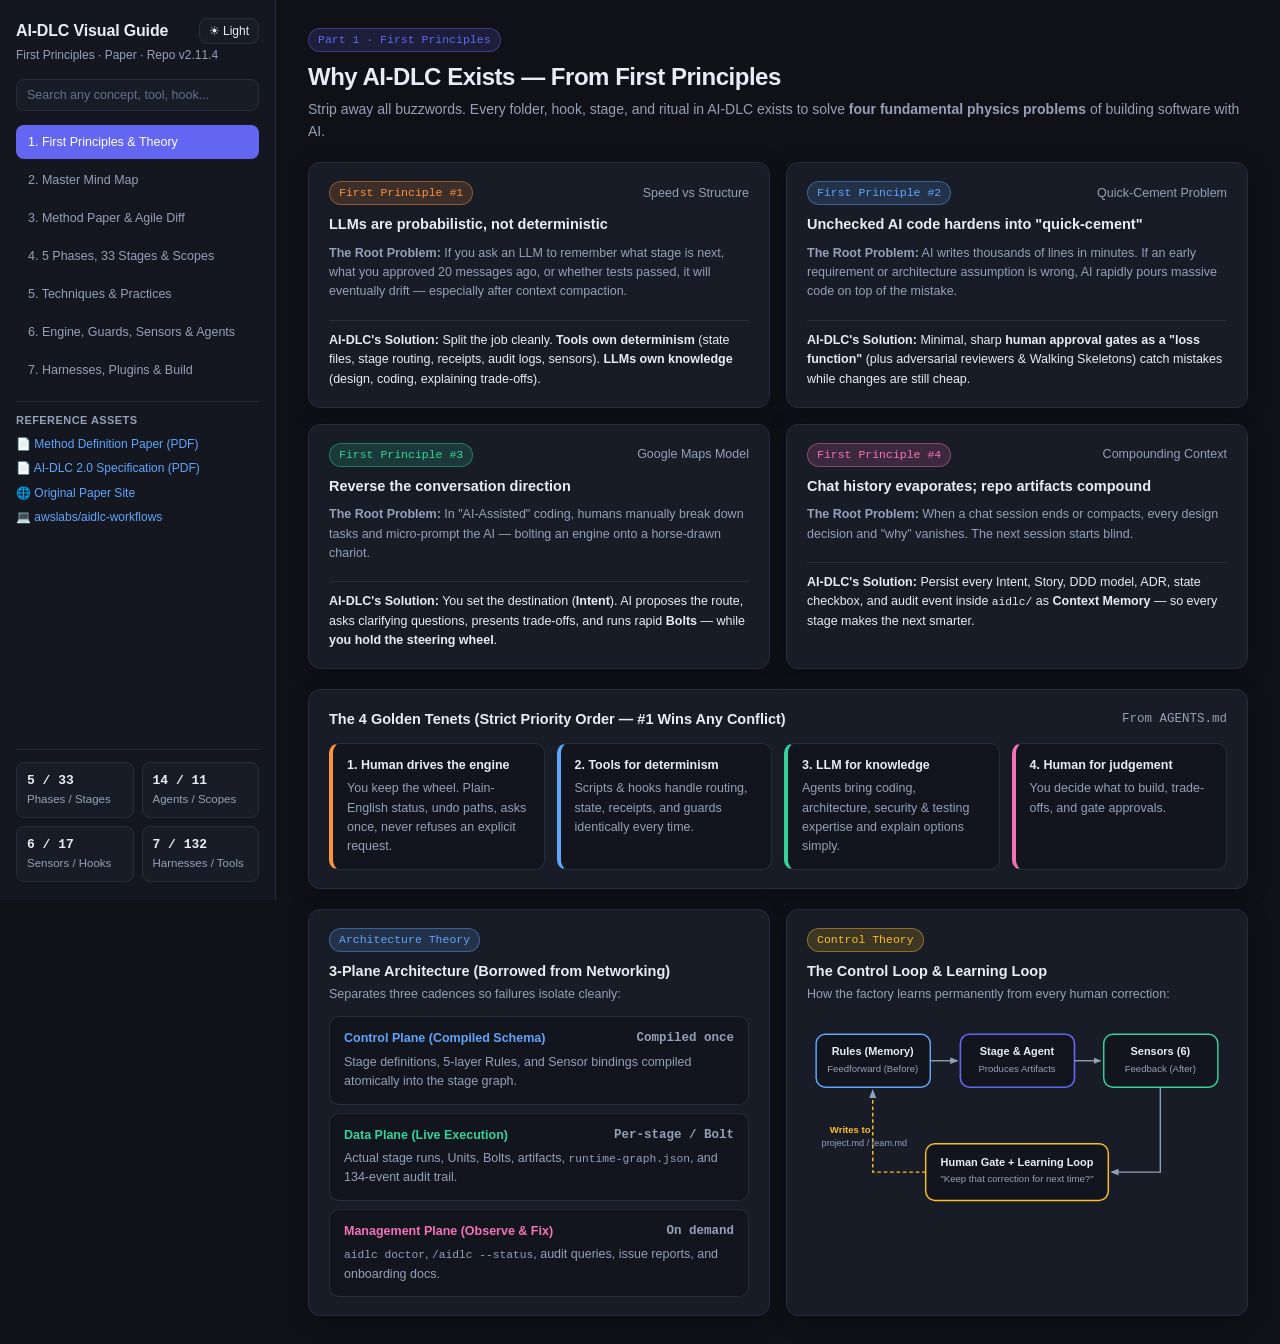
==== aidlc/index.html @ 2f9e493d "Add AI-DLC visual guide, Method Definition Paper, and reference artifacts" ====
<!DOCTYPE html>
<html lang="en" data-theme="dark">
<head>
  <meta charset="UTF-8" />
  <meta name="viewport" content="width=device-width, initial-scale=1.0" />
  <title>AI-DLC — Complete Visual Understander &amp; First-Principles Guide</title>
  <link rel="stylesheet" href="assets/styles.css" />
</head>
<body>
  <div class="layout">
    <!-- SIDEBAR -->
    <aside class="sidebar">
      <div>
        <div class="brand-row">
          <span class="brand-title">AI-DLC Visual Guide</span>
          <button id="theme-toggle" class="theme-btn" onclick="toggleTheme()">☀ Light</button>
        </div>
        <div class="brand-sub">First Principles · Paper · Repo v2.11.4</div>
      </div>

      <div class="search-wrap">
        <input id="global-search" class="search-input" type="text" placeholder="Search any concept, tool, hook..." oninput="handleSearch(this.value)" />
        <button id="clear-search" class="clear-btn hidden" onclick="clearSearch()">✕</button>
      </div>

      <div id="search-results" class="search-results hidden"></div>

      <nav id="side-nav" class="nav">
        <button data-sec="first-principles" onclick="showSection('first-principles')" class="nav-btn active">1. First Principles &amp; Theory</button>
        <button data-sec="mindmap" onclick="showSection('mindmap')" class="nav-btn">2. Master Mind Map</button>
        <button data-sec="paper" onclick="showSection('paper')" class="nav-btn">3. Method Paper &amp; Agile Diff</button>
        <button data-sec="lifecycle" onclick="showSection('lifecycle')" class="nav-btn">4. 5 Phases, 33 Stages &amp; Scopes</button>
        <button data-sec="practices" onclick="showSection('practices')" class="nav-btn">5. Techniques &amp; Practices</button>
        <button data-sec="machinery" onclick="showSection('machinery')" class="nav-btn">6. Engine, Guards, Sensors &amp; Agents</button>
        <button data-sec="harnesses" onclick="showSection('harnesses')" class="nav-btn">7. Harnesses, Plugins &amp; Build</button>
      </nav>

      <div class="assets-links">
        <div class="muted" style="font-weight:600;text-transform:uppercase;font-size:11px;letter-spacing:0.04em;">Reference Assets</div>
        <a href="assets/AI-DLC-Method-Definition-Paper.pdf" target="_blank">📄 Method Definition Paper (PDF)</a>
        <a href="assets/AI-DLC-Workflows-2.0-Specification.pdf" target="_blank">📄 AI-DLC 2.0 Specification (PDF)</a>
        <a href="https://prod.d13rzhkk8cj2z0.amplifyapp.com/" target="_blank" rel="noopener">🌐 Original Paper Site</a>
        <a href="https://github.com/awslabs/aidlc-workflows" target="_blank" rel="noopener">💻 awslabs/aidlc-workflows</a>
      </div>

      <div class="stats-grid">
        <div class="stat-box"><div class="stat-val">5 / 33</div><div class="stat-lbl">Phases / Stages</div></div>
        <div class="stat-box"><div class="stat-val">14 / 11</div><div class="stat-lbl">Agents / Scopes</div></div>
        <div class="stat-box"><div class="stat-val">6 / 17</div><div class="stat-lbl">Sensors / Hooks</div></div>
        <div class="stat-box"><div class="stat-val">7 / 132</div><div class="stat-lbl">Harnesses / Tools</div></div>
      </div>
    </aside>

    <!-- MAIN CONTENT -->
    <main class="main">

      <!-- SECTION 1: FIRST PRINCIPLES -->
      <section id="sec-first-principles" class="section">
        <header class="sec-header">
          <span class="pill pill-primary">Part 1 · First Principles</span>
          <h1>Why AI-DLC Exists — From First Principles</h1>
          <p>Strip away all buzzwords. Every folder, hook, stage, and ritual in AI-DLC exists to solve <strong>four fundamental physics problems</strong> of building software with AI.</p>
        </header>

        <div class="grid-2">
          <div class="card xs stack-sm">
            <div style="display:flex;justify-content:space-between;align-items:center;">
              <span class="pill pill-c6">First Principle #1</span>
              <span class="muted">Speed vs Structure</span>
            </div>
            <h2 class="card-title">LLMs are probabilistic, not deterministic</h2>
            <div class="muted"><strong>The Root Problem:</strong> If you ask an LLM to remember what stage is next, what you approved 20 messages ago, or whether tests passed, it will eventually drift — especially after context compaction.</div>
            <div class="divider-top"><strong>AI-DLC's Solution:</strong> Split the job cleanly. <strong>Tools own determinism</strong> (state files, stage routing, receipts, audit logs, sensors). <strong>LLMs own knowledge</strong> (design, coding, explaining trade-offs).</div>
          </div>

          <div class="card xs stack-sm">
            <div style="display:flex;justify-content:space-between;align-items:center;">
              <span class="pill pill-c1">First Principle #2</span>
              <span class="muted">Quick-Cement Problem</span>
            </div>
            <h2 class="card-title">Unchecked AI code hardens into "quick-cement"</h2>
            <div class="muted"><strong>The Root Problem:</strong> AI writes thousands of lines in minutes. If an early requirement or architecture assumption is wrong, AI rapidly pours massive code on top of the mistake.</div>
            <div class="divider-top"><strong>AI-DLC's Solution:</strong> Minimal, sharp <strong>human approval gates as a "loss function"</strong> (plus adversarial reviewers &amp; Walking Skeletons) catch mistakes while changes are still cheap.</div>
          </div>

          <div class="card xs stack-sm">
            <div style="display:flex;justify-content:space-between;align-items:center;">
              <span class="pill pill-c2">First Principle #3</span>
              <span class="muted">Google Maps Model</span>
            </div>
            <h2 class="card-title">Reverse the conversation direction</h2>
            <div class="muted"><strong>The Root Problem:</strong> In "AI-Assisted" coding, humans manually break down tasks and micro-prompt the AI — bolting an engine onto a horse-drawn chariot.</div>
            <div class="divider-top"><strong>AI-DLC's Solution:</strong> You set the destination (<strong>Intent</strong>). AI proposes the route, asks clarifying questions, presents trade-offs, and runs rapid <strong>Bolts</strong> — while <strong>you hold the steering wheel</strong>.</div>
          </div>

          <div class="card xs stack-sm">
            <div style="display:flex;justify-content:space-between;align-items:center;">
              <span class="pill pill-c3">First Principle #4</span>
              <span class="muted">Compounding Context</span>
            </div>
            <h2 class="card-title">Chat history evaporates; repo artifacts compound</h2>
            <div class="muted"><strong>The Root Problem:</strong> When a chat session ends or compacts, every design decision and "why" vanishes. The next session starts blind.</div>
            <div class="divider-top"><strong>AI-DLC's Solution:</strong> Persist every Intent, Story, DDD model, ADR, state checkbox, and audit event inside <code>aidlc/</code> as <strong>Context Memory</strong> — so every stage makes the next smarter.</div>
          </div>
        </div>

        <div class="card stack-md">
          <div style="display:flex;justify-content:space-between;align-items:center;flex-wrap:wrap;gap:8px;">
            <h2 class="card-title">The 4 Golden Tenets (Strict Priority Order — #1 Wins Any Conflict)</h2>
            <span class="xs mono muted">From AGENTS.md</span>
          </div>
          <div class="grid-4 xs">
            <div class="sub-box" style="border-left:4px solid var(--chart-6);">
              <div style="font-weight:600;margin-bottom:4px;">1. Human drives the engine</div>
              <div class="muted">You keep the wheel. Plain-English status, undo paths, asks once, never refuses an explicit request.</div>
            </div>
            <div class="sub-box" style="border-left:4px solid var(--chart-1);">
              <div style="font-weight:600;margin-bottom:4px;">2. Tools for determinism</div>
              <div class="muted">Scripts &amp; hooks handle routing, state, receipts, and guards identically every time.</div>
            </div>
            <div class="sub-box" style="border-left:4px solid var(--chart-2);">
              <div style="font-weight:600;margin-bottom:4px;">3. LLM for knowledge</div>
              <div class="muted">Agents bring coding, architecture, security &amp; testing expertise and explain options simply.</div>
            </div>
            <div class="sub-box" style="border-left:4px solid var(--chart-3);">
              <div style="font-weight:600;margin-bottom:4px;">4. Human for judgement</div>
              <div class="muted">You decide what to build, trade-offs, and gate approvals.</div>
            </div>
          </div>
        </div>

        <div class="grid-2">
          <div class="card stack-md">
            <div>
              <span class="pill pill-c1">Architecture Theory</span>
              <h2 class="card-title" style="margin-top:8px;">3-Plane Architecture (Borrowed from Networking)</h2>
              <div class="xs muted" style="margin-top:3px;">Separates three cadences so failures isolate cleanly:</div>
            </div>
            <div class="stack-sm xs">
              <div class="sub-box">
                <div style="display:flex;justify-content:space-between;font-weight:600;"><span style="color:var(--chart-1)">Control Plane (Compiled Schema)</span><span class="mono muted">Compiled once</span></div>
                <div class="muted" style="margin-top:4px;">Stage definitions, 5-layer Rules, and Sensor bindings compiled atomically into the stage graph.</div>
              </div>
              <div class="sub-box">
                <div style="display:flex;justify-content:space-between;font-weight:600;"><span style="color:var(--chart-2)">Data Plane (Live Execution)</span><span class="mono muted">Per-stage / Bolt</span></div>
                <div class="muted" style="margin-top:4px;">Actual stage runs, Units, Bolts, artifacts, <code>runtime-graph.json</code>, and 134-event audit trail.</div>
              </div>
              <div class="sub-box">
                <div style="display:flex;justify-content:space-between;font-weight:600;"><span style="color:var(--chart-3)">Management Plane (Observe &amp; Fix)</span><span class="mono muted">On demand</span></div>
                <div class="muted" style="margin-top:4px;"><code>aidlc doctor</code>, <code>/aidlc --status</code>, audit queries, issue reports, and onboarding docs.</div>
              </div>
            </div>
          </div>

          <div class="card stack-md">
            <div>
              <span class="pill pill-c4">Control Theory</span>
              <h2 class="card-title" style="margin-top:8px;">The Control Loop &amp; Learning Loop</h2>
              <div class="xs muted" style="margin-top:3px;">How the factory learns permanently from every human correction:</div>
            </div>
            <svg viewBox="0 0 460 225" style="width:100%;height:auto;display:block;" role="img" aria-label="Control Loop and Learning Loop">
              <defs>
                <marker id="arr" viewBox="0 0 10 10" refX="8" refY="5" markerWidth="6" markerHeight="6" orient="auto-start-reverse">
                  <path d="M 0 1 L 10 5 L 0 9 z" fill="var(--muted-foreground)" />
                </marker>
              </defs>
              <rect x="10" y="20" width="125" height="58" rx="10" fill="var(--content)" stroke="var(--chart-1)" stroke-width="1.6"/>
              <text x="72" y="43" text-anchor="middle" fill="var(--foreground)" font-size="12" font-weight="600">Rules (Memory)</text>
              <text x="72" y="61" text-anchor="middle" fill="var(--muted-foreground)" font-size="10.5">Feedforward (Before)</text>

              <rect x="168" y="20" width="125" height="58" rx="10" fill="var(--content)" stroke="var(--primary)" stroke-width="1.8"/>
              <text x="230" y="43" text-anchor="middle" fill="var(--foreground)" font-size="12" font-weight="600">Stage &amp; Agent</text>
              <text x="230" y="61" text-anchor="middle" fill="var(--muted-foreground)" font-size="10.5">Produces Artifacts</text>

              <rect x="325" y="20" width="125" height="58" rx="10" fill="var(--content)" stroke="var(--chart-2)" stroke-width="1.6"/>
              <text x="387" y="43" text-anchor="middle" fill="var(--foreground)" font-size="12" font-weight="600">Sensors (6)</text>
              <text x="387" y="61" text-anchor="middle" fill="var(--muted-foreground)" font-size="10.5">Feedback (After)</text>

              <rect x="130" y="140" width="200" height="62" rx="10" fill="var(--content)" stroke="var(--chart-4)" stroke-width="1.6"/>
              <text x="230" y="164" text-anchor="middle" fill="var(--foreground)" font-size="12" font-weight="600">Human Gate + Learning Loop</text>
              <text x="230" y="182" text-anchor="middle" fill="var(--muted-foreground)" font-size="10.5">"Keep that correction for next time?"</text>

              <line x1="135" y1="49" x2="164" y2="49" stroke="var(--muted-foreground)" stroke-width="1.5" marker-end="url(#arr)"/>
              <line x1="293" y1="49" x2="321" y2="49" stroke="var(--muted-foreground)" stroke-width="1.5" marker-end="url(#arr)"/>
              <path d="M 387 78 L 387 171 L 334 171" fill="none" stroke="var(--muted-foreground)" stroke-width="1.5" marker-end="url(#arr)"/>
              <path d="M 130 171 L 72 171 L 72 82" fill="none" stroke="var(--chart-4)" stroke-width="1.6" stroke-dasharray="4 3" marker-end="url(#arr)"/>
              <text x="25" y="128" fill="var(--chart-4)" font-size="10.5" font-weight="600">Writes to</text>
              <text x="16" y="142" fill="var(--muted-foreground)" font-size="10">project.md / team.md</text>
            </svg>
          </div>
        </div>
      </section>

      <!-- SECTION 2: MIND MAP -->
      <section id="sec-mindmap" class="section hidden">
        <header class="sec-header">
          <span class="pill pill-c1">Part 2 · Visual Mind Map</span>
          <h1>Master Mind Map — Theory to Repository</h1>
          <p>Click any node to inspect its role, plain-English analogy, and key files.</p>
        </header>

        <div class="grid-12">
          <div class="col-8 card card-flush">
            <div class="card-header xs">
              <span class="muted">Interactive SVG Map</span>
              <button class="btn-sm" onclick="selectNode('root')">Reset</button>
            </div>
            <div class="svg-wrap">
              <svg id="mindmap-svg" viewBox="0 0 940 580" style="width:100%;height:auto;min-width:680px;display:block;user-select:none;">
                <g id="mm-links"></g>
                <g id="mm-nodes"></g>
              </svg>
            </div>
          </div>

          <aside class="col-4 card stack-md">
            <div>
              <span id="insp-badge" class="pill pill-primary">Overview</span>
              <h2 id="insp-title" class="card-title" style="margin-top:8px;font-size:16px;">AI-DLC</h2>
            </div>
            <div id="insp-summary" class="xs"></div>
            <div class="sub-box xs stack-sm" style="gap:4px;">
              <div class="muted" style="font-weight:600;text-transform:uppercase;font-size:11px;">Simple Analogy</div>
              <div id="insp-analogy"></div>
            </div>
            <div class="stack-sm xs">
              <div class="muted" style="font-weight:600;text-transform:uppercase;font-size:11px;">What Lives Here</div>
              <ul id="insp-items" style="margin:0;padding:0;list-style:none;display:flex;flex-direction:column;gap:6px;"></ul>
            </div>
          </aside>
        </div>
      </section>

      <!-- SECTION 3: METHOD PAPER -->
      <section id="sec-paper" class="section hidden">
        <header class="sec-header">
          <span class="pill pill-c6">Part 3 · Method Paper</span>
          <h1>The AI-DLC Method Definition Paper (Raja SP, AWS)</h1>
          <p>The 8-page foundational paper behind this repo: 10 principles, new vocabulary, Mob rituals, and the 9-step context-building flow.</p>
        </header>

        <div class="card card-flush">
          <div class="card-header">
            <h2 class="card-title">Vocabulary Translator: Agile / Scrum → AI-DLC</h2>
            <span class="xs muted">Associative learning — pick it up in 1 day</span>
          </div>
          <div class="table-wrap">
            <table>
              <thead>
                <tr><th>Traditional Agile / Scrum</th><th>AI-DLC Concept</th><th>Plain-English Meaning</th></tr>
              </thead>
              <tbody>
                <tr><td class="muted">Initiative / Business Goal</td><td class="mono" style="font-weight:600;color:var(--chart-6)">Intent</td><td>High-level goal (feature, refactor, scale) that starts AI decomposition.</td></tr>
                <tr><td class="muted">Epic / DDD Subdomain</td><td class="mono" style="font-weight:600;color:var(--chart-1)">Unit of Work</td><td>Loosely coupled, independently buildable &amp; deployable slice of value.</td></tr>
                <tr><td class="muted">Sprint (2–6 weeks)</td><td class="mono" style="font-weight:600;color:var(--chart-2)">Bolt (hours or days)</td><td>Rapid build-and-validate cycle executing one or more linked Units at AI speed.</td></tr>
                <tr><td class="muted">Backlog Refinement</td><td class="mono" style="font-weight:600;color:var(--chart-3)">Mob Elaboration</td><td>PO + Devs + QA + AI in one room turning Intent into Stories, NFRs, Risks &amp; Units in hours.</td></tr>
                <tr><td class="muted">Solo Coding + Async PRs</td><td class="mono" style="font-weight:600;color:var(--chart-4)">Mob Construction</td><td>Mob Programming + Mob Testing: AI generates DDD models, ADRs, code &amp; tests; team validates live.</td></tr>
                <tr><td class="muted">Brown-field Docs / Wiki</td><td class="mono" style="font-weight:600;color:var(--chart-5)">Static &amp; Dynamic Models</td><td>AI reverse-engineers existing code into component maps (Static) &amp; use-case flows (Dynamic).</td></tr>
                <tr><td class="muted">Release Package</td><td class="mono" style="font-weight:600;color:var(--primary)">Deployment Unit</td><td>Tested, secured, instrumented, IaC-packaged artifact (containers, Lambda, Terraform/CDK).</td></tr>
                <tr><td class="muted">Standups, Story Points, Velocity</td><td class="mono" style="font-weight:600;">Retired / Replaced</td><td>Replaced by continuous real-time validation &amp; Business Value. User Stories &amp; Risk Register stay.</td></tr>
              </tbody>
            </table>
          </div>
        </div>

        <div class="card stack-md">
          <h2 class="card-title">The Paper's 9-Step Context-Compounding Flow</h2>
          <div class="grid-3 xs">
            <div class="sub-box stack-sm">
              <div style="font-weight:600;color:var(--chart-1)">Phase 1 · Inception (Mob Elaboration)</div>
              <ol class="muted" style="margin:0;padding-left:18px;">
                <li>Build Context From Existing Code</li>
                <li>Elaborate Intent With User Stories, NFRs, Risks, PRFAQ</li>
                <li>Plan Units of Work &amp; Suggested Bolts</li>
              </ol>
            </div>
            <div class="sub-box stack-sm">
              <div style="font-weight:600;color:var(--chart-2)">Phase 2 · Construction (Mob Prog &amp; Test)</div>
              <ol start="4" class="muted" style="margin:0;padding-left:18px;">
                <li>Model Domain (DDD), Code &amp; Unit Test</li>
                <li>Solve NFRs via Logical Design &amp; ADRs</li>
                <li>Resolve Deployment Arch, Security &amp; Load Tests</li>
                <li>Generate IaC &amp; Package Deployment Units</li>
              </ol>
            </div>
            <div class="sub-box stack-sm">
              <div style="font-weight:600;color:var(--chart-3)">Phase 3 · Operations</div>
              <ol start="8" class="muted" style="margin:0;padding-left:18px;">
                <li>Deploy Deployment Units in Production</li>
                <li>Analyze Telemetry, Predict SLAs &amp; Propose Runbook Fixes</li>
              </ol>
            </div>
          </div>
        </div>

        <div class="card stack-md">
          <h2 class="card-title">All 10 Principles from the Method Definition Paper</h2>
          <div id="principles-grid" class="grid-2"></div>
        </div>
      </section>

      <!-- SECTION 4: LIFECYCLE -->
      <section id="sec-lifecycle" class="section hidden">
        <header class="sec-header">
          <span class="pill pill-c2">Part 4 · Lifecycle &amp; Routes</span>
          <h1>5 Phases, 33 Stages &amp; 11 Workflow Scopes</h1>
          <p>How the repo turns the paper's lifecycle into 33 modular stations and 11 ready-made routes (scopes).</p>
        </header>

        <div class="grid-12">
          <div class="col-5 stack-sm" id="phase-list"></div>
          <div class="col-7 card stack-md">
            <div style="display:flex;justify-content:space-between;align-items:flex-start;flex-wrap:wrap;gap:8px;">
              <div>
                <span id="ph-badge" class="pill pill-c1">Phase</span>
                <h2 id="ph-title" class="card-title" style="margin-top:6px;font-size:18px;"></h2>
              </div>
              <span id="ph-paper-tag" class="pill"></span>
            </div>
            <div id="ph-desc" class="xs muted"></div>
            <div id="ph-stages" class="grid-2"></div>
            <div class="divider-top flex-wrap xs">
              <span class="muted" style="font-weight:600;">Agents:</span>
              <div id="ph-agents" class="flex-wrap"></div>
            </div>
          </div>
        </div>

        <div class="card stack-md">
          <div style="display:flex;justify-content:space-between;align-items:center;flex-wrap:wrap;gap:8px;">
            <h2 class="card-title">All 11 Workflow Scopes (Presets) — Pick Your Assembly Line</h2>
            <span class="xs muted">Depth: Minimal · Standard · Comprehensive</span>
          </div>
          <div id="scopes-grid" class="grid-3"></div>
        </div>
      </section>

      <!-- SECTION 5: PRACTICES -->
      <section id="sec-practices" class="section hidden">
        <header class="sec-header">
          <span class="pill pill-c3">Part 5 · Techniques &amp; Practices</span>
          <h1>Every Execution Technique, Collaboration Ritual &amp; Practice</h1>
          <p>The concrete engineering practices that make AI-DLC reliable on real codebases.</p>
        </header>

        <div class="card stack-md">
          <h2 class="card-title">4 Stage Execution Modes (How Agents Collaborate)</h2>
          <div class="grid-4 xs">
            <div class="sub-box stack-sm"><div><span class="pill pill-c1">1. Inline</span></div><div style="font-weight:600;">Direct in Chat</div><div class="muted">Default mode. Conductor wears the lead agent's hat in the main chat for fast real-time Q&amp;A.</div></div>
            <div class="sub-box stack-sm"><div><span class="pill pill-c2">2. Subagent (Hub)</span></div><div style="font-weight:600;">Isolated Focus / Spokes</div><div class="muted">Dispatches a separate agent context (e.g., Code Generation, or Practices Discovery with 3 blind spokes).</div></div>
            <div class="sub-box stack-sm"><div><span class="pill pill-c3">3. Pipeline</span></div><div style="font-weight:600;">Ordered Chain</div><div class="muted">Agents run in strict order, each seeing all upstream output with receipts (e.g., Reverse Engineering).</div></div>
            <div class="sub-box stack-sm"><div><span class="pill pill-c4">4. Mob Mesh</span></div><div style="font-weight:600;">Mutually Blind Rounds</div><div class="muted">Lead drafts, blind collaborators critique/contribute in parallel, lead integrates (e.g., User Stories).</div></div>
          </div>
        </div>

        <div id="practices-grid" class="grid-2"></div>

        <div class="grid-2 xs">
          <div class="card stack-md">
            <h2 class="card-title">5-Layer Additive Rules Chain (<code>memory/</code>)</h2>
            <div class="muted">Strictly additive: broader rules are never silently deleted — each layer adds specificity.</div>
            <div class="flex-wrap mono">
              <span class="pill pill-c1">1. org.md</span><span class="muted">→</span>
              <span class="pill pill-c2">2. team.md</span><span class="muted">→</span>
              <span class="pill pill-c3">3. project.md</span><span class="muted">→</span>
              <span class="pill pill-c4">4. phase</span><span class="muted">→</span>
              <span class="pill pill-c5">5. stage</span>
            </div>
          </div>

          <div class="card stack-md">
            <h2 class="card-title">6-State Progress Checkboxes (<code>aidlc-state.md</code>)</h2>
            <div class="muted">Survives context compaction and multi-session resumes cleanly.</div>
            <div class="grid-3 mono">
              <div class="sub-box" style="padding:8px;"><strong>[ ]</strong> Pending</div>
              <div class="sub-box" style="padding:8px;"><strong>[-]</strong> In Progress</div>
              <div class="sub-box" style="padding:8px;"><strong>[?]</strong> Waiting</div>
              <div class="sub-box" style="padding:8px;"><strong>[R]</strong> In Review</div>
              <div class="sub-box" style="padding:8px;"><strong>[x]</strong> Approved</div>
              <div class="sub-box" style="padding:8px;"><strong>[S]</strong> Skipped</div>
            </div>
          </div>
        </div>
      </section>

      <!-- SECTION 6: MACHINERY -->
      <section id="sec-machinery" class="section hidden">
        <header class="sec-header">
          <span class="pill pill-c4">Part 6 · Engine &amp; Safety</span>
          <h1>Engine, Guards (Fences), Sensors, Agents &amp; Tools</h1>
          <p>Every deterministic tool, hook, sensor, reviewer, and MCP integration under the hood.</p>
        </header>

        <div class="card stack-md">
          <h2 class="card-title">The Conductor ↔ Deterministic Engine Loop</h2>
          <div class="xs muted">The Conductor (<code>SKILL.md</code>) NEVER decides routing. It calls <code>aidlc-orchestrate.ts</code> (6 subcommands: <code>next</code>, <code>continue</code>, <code>report</code>, <code>park</code>, <code>team-board</code>, <code>wait</code>).</div>
          <div class="grid-4 xs">
            <div class="sub-box"><div class="mono" style="font-weight:600;color:var(--chart-1)">1. engine next</div><div class="muted" style="margin-top:4px;">Conductor asks the Engine what happens next.</div></div>
            <div class="sub-box"><div class="mono" style="font-weight:600;color:var(--chart-2)">2. Typed Directive</div><div class="muted" style="margin-top:4px;">Engine emits: <code>run-stage</code>, <code>ask</code>, <code>invoke-swarm</code>, <code>print</code>, or <code>done</code>.</div></div>
            <div class="sub-box"><div class="mono" style="font-weight:600;color:var(--chart-3)">3. Execute Station</div><div class="muted" style="margin-top:4px;">Conductor runs the stage/agent, asks human if needed, fires sensors.</div></div>
            <div class="sub-box"><div class="mono" style="font-weight:600;color:var(--chart-4)">4. engine report</div><div class="muted" style="margin-top:4px;">Reports structured result back to Engine; loop repeats.</div></div>
          </div>
        </div>

        <div class="card stack-md">
          <div style="display:flex;justify-content:space-between;align-items:center;flex-wrap:wrap;gap:8px;">
            <h2 class="card-title">Guard Policy (<code>strict</code> / <code>relaxed</code> / <code>off</code>) &amp; The 5 Fences</h2>
            <span class="xs muted">First 4 are switchable per intent via plain request</span>
          </div>
          <div id="fences-grid" class="grid-5"></div>
        </div>

        <div class="grid-2">
          <div class="card stack-md">
            <h2 class="card-title">All 6 Deterministic Sensors (<code>core/sensors/</code>)</h2>
            <div id="sensors-list" class="stack-sm"></div>
          </div>
          <div class="stack-md">
            <div class="card stack-md">
              <h2 class="card-title">5 Built-in Utility Skills (<code>core/skills/</code>)</h2>
              <div id="skills-list" class="stack-sm"></div>
            </div>
            <div class="card stack-md">
              <h2 class="card-title">5 Optional Shipped MCP Servers (<code>.mcp.json</code>)</h2>
              <div class="flex-wrap mono">
                <span class="pill pill-c1">context7 (docs)</span>
                <span class="pill pill-c2">aws-mcp</span>
                <span class="pill pill-c3">aws-pricing</span>
                <span class="pill pill-c4">aws-iac</span>
                <span class="pill pill-c5">aws-serverless</span>
              </div>
              <div class="xs muted">Optional — if you lack credentials for an MCP server, it simply stays unavailable and never blocks a run.</div>
            </div>
          </div>
        </div>

        <div class="card stack-md">
          <div style="display:flex;justify-content:space-between;align-items:center;flex-wrap:wrap;gap:8px;">
            <h2 class="card-title">All 14 Shipped Agents (<code>core/agents/</code>)</h2>
            <span class="xs muted">11 Domain Experts · 2 Read-Only Reviewers · 1 Adaptive Composer</span>
          </div>
          <div id="agents-grid" class="grid-3"></div>
        </div>

        <div class="grid-2 xs">
          <div class="card stack-md">
            <h2 class="card-title">All 17 Framework Hooks (<code>core/hooks/</code>)</h2>
            <div class="sub-box"><div style="font-weight:600;color:var(--chart-1);margin-bottom:4px;">Safety &amp; Guard Hooks (6)</div><div class="muted mono">plan-approval-guard · state-transition-guard · review-freeze · reviewer-scope · record-human-turn · continue-workflow</div></div>
            <div class="sub-box"><div style="font-weight:600;color:var(--chart-2);margin-bottom:4px;">Workflow Spine &amp; Checks (6)</div><div class="muted mono">write-audit-log · run-sensors · rebuild-stage-graph · deliver-stage-rules · validate-state · sync-workflow-state</div></div>
            <div class="sub-box"><div style="font-weight:600;color:var(--chart-3);margin-bottom:4px;">Lifecycle &amp; Telemetry (5)</div><div class="muted mono">session-start · session-end · log-subagent · statusline · fold-usage (Claude token ledger)</div></div>
          </div>

          <div class="card stack-md">
            <h2 class="card-title">132 Engine Tools (<code>core/tools/</code>) by Category</h2>
            <div class="sub-box"><strong>Orchestration &amp; State:</strong> <span class="muted">orchestrate, directive, state, graph, jump, bolt, checkpoints</span></div>
            <div class="sub-box"><strong>Guards &amp; Reviews:</strong> <span class="muted">guard-fences, guard-switch, review-brief, review-records, attest</span></div>
            <div class="sub-box"><strong>Sensors &amp; Audit:</strong> <span class="muted">6 sensor runners, audit (134 event types), hook-trace, stage-diary</span></div>
            <div class="sub-box"><strong>Plugins &amp; Setup:</strong> <span class="muted">plugin-build/create/validate/test, init, doctor, completions, gitignore</span></div>
          </div>
        </div>
      </section>

      <!-- SECTION 7: HARNESSES -->
      <section id="sec-harnesses" class="section hidden">
        <header class="sec-header">
          <span class="pill pill-c5">Part 7 · Distribution &amp; Testing</span>
          <h1>7 Harnesses, Plugins, Build Pipeline &amp; 4-Tier Tests</h1>
          <p>How one neutral core ships cleanly to every major AI coding tool and platform (macOS, Linux, Windows/WSL).</p>
        </header>

        <div class="card stack-md">
          <h2 class="card-title">Build &amp; Distribution Pipeline</h2>
          <div class="grid-3 xs" style="align-items:center;">
            <div class="stack-sm">
              <div class="sub-box pill-c1"><strong><code>core/</code></strong> — Neutral methodology &amp; engine</div>
              <div class="sub-box pill-c2"><strong><code>harness/&lt;name&gt;/</code></strong> — Thin per-tool manifests</div>
              <div class="sub-box pill-c3"><strong><code>plugins/&lt;name&gt;/</code></strong> — Additive optional plugins</div>
            </div>
            <div class="sub-box" style="text-align:center;border:2px dashed var(--border);padding:16px;">
              <div class="mono" style="font-weight:700;font-size:13.5px;">bun scripts/package.ts</div>
              <div class="muted" style="margin:6px 0;">Replaces <code>{{HARNESS_DIR}}</code>, projects files, and checks byte-for-byte determinism (<code>--check</code>).</div>
              <div class="divider-top mono">+ build-binaries.ts → native aidlc</div>
            </div>
            <div class="stack-sm">
              <div class="sub-box"><strong>Native Channel (Recommended):</strong> Standalone <code>aidlc</code> binary + runtimes. No Bun/Node/Git needed!</div>
              <div class="sub-box"><strong>Copy Channel:</strong> Manual <code>runtime/&lt;harness&gt;/</code> folder copy (requires Bun).</div>
            </div>
          </div>
        </div>

        <div class="card card-flush">
          <div class="card-header"><h2 class="card-title">All 7 Supported AI Harnesses</h2></div>
          <div class="table-wrap">
            <table>
              <thead><tr><th>Harness</th><th>Configure Flag</th><th>Trigger</th><th>How It Integrates</th></tr></thead>
              <tbody>
                <tr><td><strong>Claude Code</strong></td><td class="mono">--harness claude</td><td class="mono">/aidlc</td><td class="muted"><code>.claude/</code> + <code>CLAUDE.md</code> + native hooks + token usage folding</td></tr>
                <tr><td><strong>Kiro IDE / CLI v3</strong></td><td class="mono">--harness kiro</td><td class="mono">/aidlc</td><td class="muted"><code>.kiro/</code> steering docs, hooks, agent picker ("aidlc")</td></tr>
                <tr><td><strong>Kiro CLI (V2)</strong></td><td class="mono">--harness kiro-v2</td><td class="mono">/aidlc</td><td class="muted"><code>.kiro/</code> CLI v2 agent resources &amp; hooks</td></tr>
                <tr><td><strong>OpenAI Codex CLI</strong></td><td class="mono">--harness codex</td><td class="mono">$aidlc</td><td class="muted"><code>.agents/skills/</code> + custom emitter + trusted project hooks</td></tr>
                <tr><td><strong>Cursor (IDE &amp; CLI)</strong></td><td class="mono">--harness cursor</td><td class="mono">/aidlc</td><td class="muted"><code>.cursor/</code> subagents, skills, phase <code>.mdc</code> rules &amp; <code>hooks.json</code></td></tr>
                <tr><td><strong>opencode</strong></td><td class="mono">--harness opencode</td><td class="mono">/aidlc</td><td class="muted">Engine in <code>.aidlc/</code>, shell in <code>.opencode/</code>, <code>opencode.json</code> instructions</td></tr>
                <tr><td><strong>GitHub Copilot</strong></td><td class="mono">--harness copilot</td><td class="mono">/aidlc</td><td class="muted">Engine in <code>.aidlc/</code>, merged <code>.github/</code> agents/hooks + <code>AGENTS.md</code></td></tr>
              </tbody>
            </table>
          </div>
        </div>

        <div class="grid-2 xs">
          <div class="card stack-sm">
            <h2 class="card-title">4 Meanings of "Harness" in This Repo</h2>
            <div class="sub-box"><strong>1. AI Agent Harness (Primary):</strong> The AI coding tool wrapping the LLM (Claude Code, Cursor, Kiro, etc.).</div>
            <div class="sub-box"><strong>2. Harness Engineering:</strong> <code>docs/harness-engineering/</code> — shaping rules, stages &amp; sensors around the AI.</div>
            <div class="sub-box"><strong>3. Source Folder:</strong> <code>harness/&lt;name&gt;/</code> — thin per-tool adapters.</div>
            <div class="sub-box"><strong>4. Test Harness:</strong> <code>tests/harness/</code> — helper library driving the test suite.</div>
          </div>

          <div class="card stack-md">
            <h2 class="card-title">4-Tier Automated Test Suite (~1,300 Files)</h2>
            <div class="grid-2">
              <div class="sub-box"><div class="mono" style="font-weight:700;font-size:14px;color:var(--chart-1)">15 Smoke</div><div class="muted">Fast sanity checks</div></div>
              <div class="sub-box"><div class="mono" style="font-weight:700;font-size:14px;color:var(--chart-2)">920 Unit</div><div class="muted">Tools, hooks, parsers</div></div>
              <div class="sub-box"><div class="mono" style="font-weight:700;font-size:14px;color:var(--chart-3)">270 Integration</div><div class="muted">Packaging &amp; plugins</div></div>
              <div class="sub-box"><div class="mono" style="font-weight:700;font-size:14px;color:var(--chart-4)">91 E2E</div><div class="muted">Real harness runs</div></div>
            </div>
            <div class="muted">Run with <code>bun tests/run-tests.ts --ci</code> or <code>bun run check</code>.</div>
          </div>
        </div>
      </section>

    </main>
  </div>

  <script src="assets/app.js"></script>
</body>
</html>
---- aidlc/assets/styles.css ----
:root {
  --background: #0f1117;
  --sidebar: #141720;
  --card: #181c27;
  --content: #12151e;
  --border: #262c3d;
  --foreground: #e8ecf4;
  --muted-foreground: #94a0b8;
  --placeholder: #64708a;
  --primary: #6366f1;
  --primary-foreground: #ffffff;
  --chart-1: #60a5fa;
  --chart-2: #34d399;
  --chart-3: #f472b6;
  --chart-4: #fbbf24;
  --chart-5: #a78bfa;
  --chart-6: #fb923c;
  --shadow: 0 4px 20px rgba(0, 0, 0, 0.25);
}

:root[data-theme="light"] {
  --background: #f8fafc;
  --sidebar: #f1f5f9;
  --card: #ffffff;
  --content: #f8fafc;
  --border: #e2e8f0;
  --foreground: #0f172a;
  --muted-foreground: #475569;
  --placeholder: #94a3b8;
  --primary: #4f46e5;
  --primary-foreground: #ffffff;
  --chart-1: #2563eb;
  --chart-2: #059669;
  --chart-3: #db2777;
  --chart-4: #d97706;
  --chart-5: #7c3aed;
  --chart-6: #ea580c;
  --shadow: 0 2px 10px rgba(15, 23, 42, 0.06);
}

*, *::before, *::after { box-sizing: border-box; }

body {
  margin: 0;
  padding: 0;
  background: var(--background);
  color: var(--foreground);
  font-family: -apple-system, BlinkMacSystemFont, "Inter", "Segoe UI", Roboto, sans-serif;
  font-size: 14px;
  line-height: 1.55;
  -webkit-font-smoothing: antialiased;
}

code {
  font-family: ui-monospace, SFMono-Regular, Menlo, Monaco, Consolas, monospace;
  font-size: 0.9em;
}

.layout {
  display: flex;
  min-height: 100vh;
}

/* Sidebar */
.sidebar {
  width: 276px;
  flex-shrink: 0;
  background: var(--sidebar);
  border-right: 1px solid var(--border);
  padding: 18px 16px;
  display: flex;
  flex-direction: column;
  gap: 14px;
  position: sticky;
  top: 0;
  height: 100vh;
  overflow-y: auto;
}

.brand-row {
  display: flex;
  align-items: center;
  justify-content: space-between;
  gap: 8px;
}

.brand-title {
  font-size: 16px;
  font-weight: 700;
  letter-spacing: -0.01em;
}

.brand-sub {
  font-size: 12px;
  color: var(--muted-foreground);
  margin-top: 2px;
}

.theme-btn {
  background: var(--card);
  border: 1px solid var(--border);
  color: var(--foreground);
  border-radius: 8px;
  padding: 5px 9px;
  font-size: 12px;
  cursor: pointer;
}
.theme-btn:hover { border-color: var(--primary); }

/* Search */
.search-wrap { position: relative; }
.search-input {
  width: 100%;
  padding: 8px 28px 8px 10px;
  border-radius: 8px;
  border: 1px solid var(--border);
  background: var(--card);
  color: var(--foreground);
  font-size: 12.5px;
  outline: none;
}
.search-input::placeholder { color: var(--placeholder); }
.search-input:focus { border-color: var(--primary); }

.clear-btn {
  position: absolute;
  right: 6px;
  top: 6px;
  background: transparent;
  border: none;
  color: var(--muted-foreground);
  cursor: pointer;
  font-size: 12px;
  padding: 2px 5px;
}
.clear-btn:hover { color: var(--foreground); }

.search-results {
  display: flex;
  flex-direction: column;
  gap: 6px;
  max-height: 240px;
  overflow-y: auto;
}
.search-item {
  width: 100%;
  text-align: left;
  padding: 8px 10px;
  border-radius: 8px;
  background: var(--card);
  border: 1px solid var(--border);
  color: var(--foreground);
  cursor: pointer;
  font-size: 12px;
}
.search-item:hover { border-color: var(--primary); }
.search-item-hint {
  color: var(--muted-foreground);
  white-space: nowrap;
  overflow: hidden;
  text-overflow: ellipsis;
  margin-top: 2px;
}

/* Nav */
.nav {
  display: flex;
  flex-direction: column;
  gap: 4px;
}

.nav-btn {
  text-align: left;
  padding: 9px 11px;
  border-radius: 8px;
  border: 1px solid transparent;
  background: transparent;
  color: var(--muted-foreground);
  font-size: 12.5px;
  font-weight: 500;
  cursor: pointer;
  transition: background-color 0.14s ease, color 0.14s ease;
}
.nav-btn:hover {
  background: var(--card);
  color: var(--foreground);
}
.nav-btn.active {
  background: var(--primary);
  color: var(--primary-foreground);
}

.stats-grid {
  display: grid;
  grid-template-columns: 1fr 1fr;
  gap: 8px;
  padding-top: 12px;
  margin-top: auto;
  border-top: 1px solid var(--border);
}
.stat-box {
  background: var(--card);
  border: 1px solid var(--border);
  border-radius: 8px;
  padding: 8px 10px;
}
.stat-val { font-family: ui-monospace, monospace; font-weight: 700; font-size: 13px; }
.stat-lbl { font-size: 11.5px; color: var(--muted-foreground); }

.assets-links {
  display: flex;
  flex-direction: column;
  gap: 6px;
  padding-top: 10px;
  border-top: 1px solid var(--border);
  font-size: 12px;
}
.assets-links a {
  color: var(--chart-1);
  text-decoration: none;
}
.assets-links a:hover { text-decoration: underline; }

/* Main */
.main {
  flex: 1;
  padding: 28px 32px;
  max-width: 1160px;
  width: 100%;
  margin: 0 auto;
}

.section { display: flex; flex-direction: column; gap: 20px; }
.hidden { display: none !important; }

.sec-header h1 {
  margin: 6px 0 4px;
  font-size: 24px;
  font-weight: 700;
  letter-spacing: -0.02em;
}
.sec-header p {
  margin: 0;
  font-size: 14px;
  color: var(--muted-foreground);
}

/* Cards & Grids */
.card {
  background: var(--card);
  border: 1px solid var(--border);
  border-radius: 12px;
  padding: 18px 20px;
  box-shadow: var(--shadow);
}
.card-flush { padding: 0; overflow: hidden; }
.card-header {
  padding: 12px 18px;
  border-bottom: 1px solid var(--border);
  display: flex;
  align-items: center;
  justify-content: space-between;
  gap: 10px;
  flex-wrap: wrap;
}
.card-title { margin: 0; font-size: 14.5px; font-weight: 600; }
.sub-box {
  background: var(--content);
  border: 1px solid var(--border);
  border-radius: 10px;
  padding: 12px 14px;
}
.muted { color: var(--muted-foreground); }
.xs { font-size: 12.5px; }
.mono { font-family: ui-monospace, SFMono-Regular, Menlo, monospace; }

.grid-2 { display: grid; grid-template-columns: repeat(2, minmax(0, 1fr)); gap: 16px; }
.grid-3 { display: grid; grid-template-columns: repeat(3, minmax(0, 1fr)); gap: 14px; }
.grid-4 { display: grid; grid-template-columns: repeat(4, minmax(0, 1fr)); gap: 12px; }
.grid-5 { display: grid; grid-template-columns: repeat(5, minmax(0, 1fr)); gap: 10px; }
.grid-12 { display: grid; grid-template-columns: repeat(12, minmax(0, 1fr)); gap: 16px; align-items: start; }
.col-8 { grid-column: span 8; }
.col-7 { grid-column: span 7; }
.col-5 { grid-column: span 5; }
.col-4 { grid-column: span 4; }

/* Pills */
.pill {
  display: inline-block;
  font-family: ui-monospace, monospace;
  font-size: 11.5px;
  padding: 2px 9px;
  border-radius: 999px;
  border: 1px solid var(--border);
}
.pill-primary { background: color-mix(in srgb, var(--primary) 16%, transparent); color: var(--primary); border-color: color-mix(in srgb, var(--primary) 42%, transparent); }
.pill-c1 { background: color-mix(in srgb, var(--chart-1) 16%, transparent); color: var(--chart-1); border-color: color-mix(in srgb, var(--chart-1) 42%, transparent); }
.pill-c2 { background: color-mix(in srgb, var(--chart-2) 16%, transparent); color: var(--chart-2); border-color: color-mix(in srgb, var(--chart-2) 42%, transparent); }
.pill-c3 { background: color-mix(in srgb, var(--chart-3) 16%, transparent); color: var(--chart-3); border-color: color-mix(in srgb, var(--chart-3) 42%, transparent); }
.pill-c4 { background: color-mix(in srgb, var(--chart-4) 16%, transparent); color: var(--chart-4); border-color: color-mix(in srgb, var(--chart-4) 42%, transparent); }
.pill-c5 { background: color-mix(in srgb, var(--chart-5) 16%, transparent); color: var(--chart-5); border-color: color-mix(in srgb, var(--chart-5) 42%, transparent); }
.pill-c6 { background: color-mix(in srgb, var(--chart-6) 16%, transparent); color: var(--chart-6); border-color: color-mix(in srgb, var(--chart-6) 42%, transparent); }

/* Tables */
.table-wrap { overflow-x: auto; }
table { width: 100%; border-collapse: collapse; font-size: 12.5px; }
th {
  text-align: left;
  padding: 10px 16px;
  background: var(--content);
  border-bottom: 1px solid var(--border);
  color: var(--muted-foreground);
  font-weight: 600;
}
td {
  padding: 10px 16px;
  border-bottom: 1px solid var(--border);
  vertical-align: top;
}
tr:last-child td { border-bottom: none; }

/* Mind Map SVG */
.svg-wrap { overflow-x: auto; background: var(--content); padding: 10px; }
.node-group { cursor: pointer; }
.node-group:hover .node-rect { filter: brightness(1.1); }

/* Phase buttons */
.phase-btn {
  width: 100%;
  text-align: left;
  padding: 13px 15px;
  border-radius: 12px;
  background: var(--card);
  border: 1px solid var(--border);
  color: var(--foreground);
  cursor: pointer;
  display: flex;
  align-items: center;
  justify-content: space-between;
  gap: 10px;
  transition: border-color 0.15s ease, transform 0.15s ease;
}
.phase-btn:hover { transform: translateY(-1px); border-color: var(--muted-foreground); }
.phase-btn.active { border-color: var(--primary); box-shadow: 0 0 0 1px var(--primary); }

.btn-sm {
  padding: 4px 10px;
  border-radius: 6px;
  border: 1px solid var(--border);
  background: var(--content);
  color: var(--foreground);
  font-size: 12px;
  cursor: pointer;
}
.btn-sm:hover { border-color: var(--primary); }

.divider-top { border-top: 1px solid var(--border); padding-top: 10px; margin-top: 10px; }
.stack-sm { display: flex; flex-direction: column; gap: 8px; }
.stack-md { display: flex; flex-direction: column; gap: 12px; }
.flex-wrap { display: flex; flex-wrap: wrap; gap: 6px; align-items: center; }

@media (max-width: 1024px) {
  .layout { flex-direction: column; }
  .sidebar { width: 100%; height: auto; position: static; border-right: none; border-bottom: 1px solid var(--border); }
  .nav { flex-direction: row; overflow-x: auto; }
  .nav-btn { white-space: nowrap; }
  .stats-grid { display: none; }
  .main { padding: 18px 16px; }
  .grid-2, .grid-3, .grid-4, .grid-5, .grid-12 { grid-template-columns: 1fr; }
  .col-8, .col-7, .col-5, .col-4 { grid-column: span 1; }
}
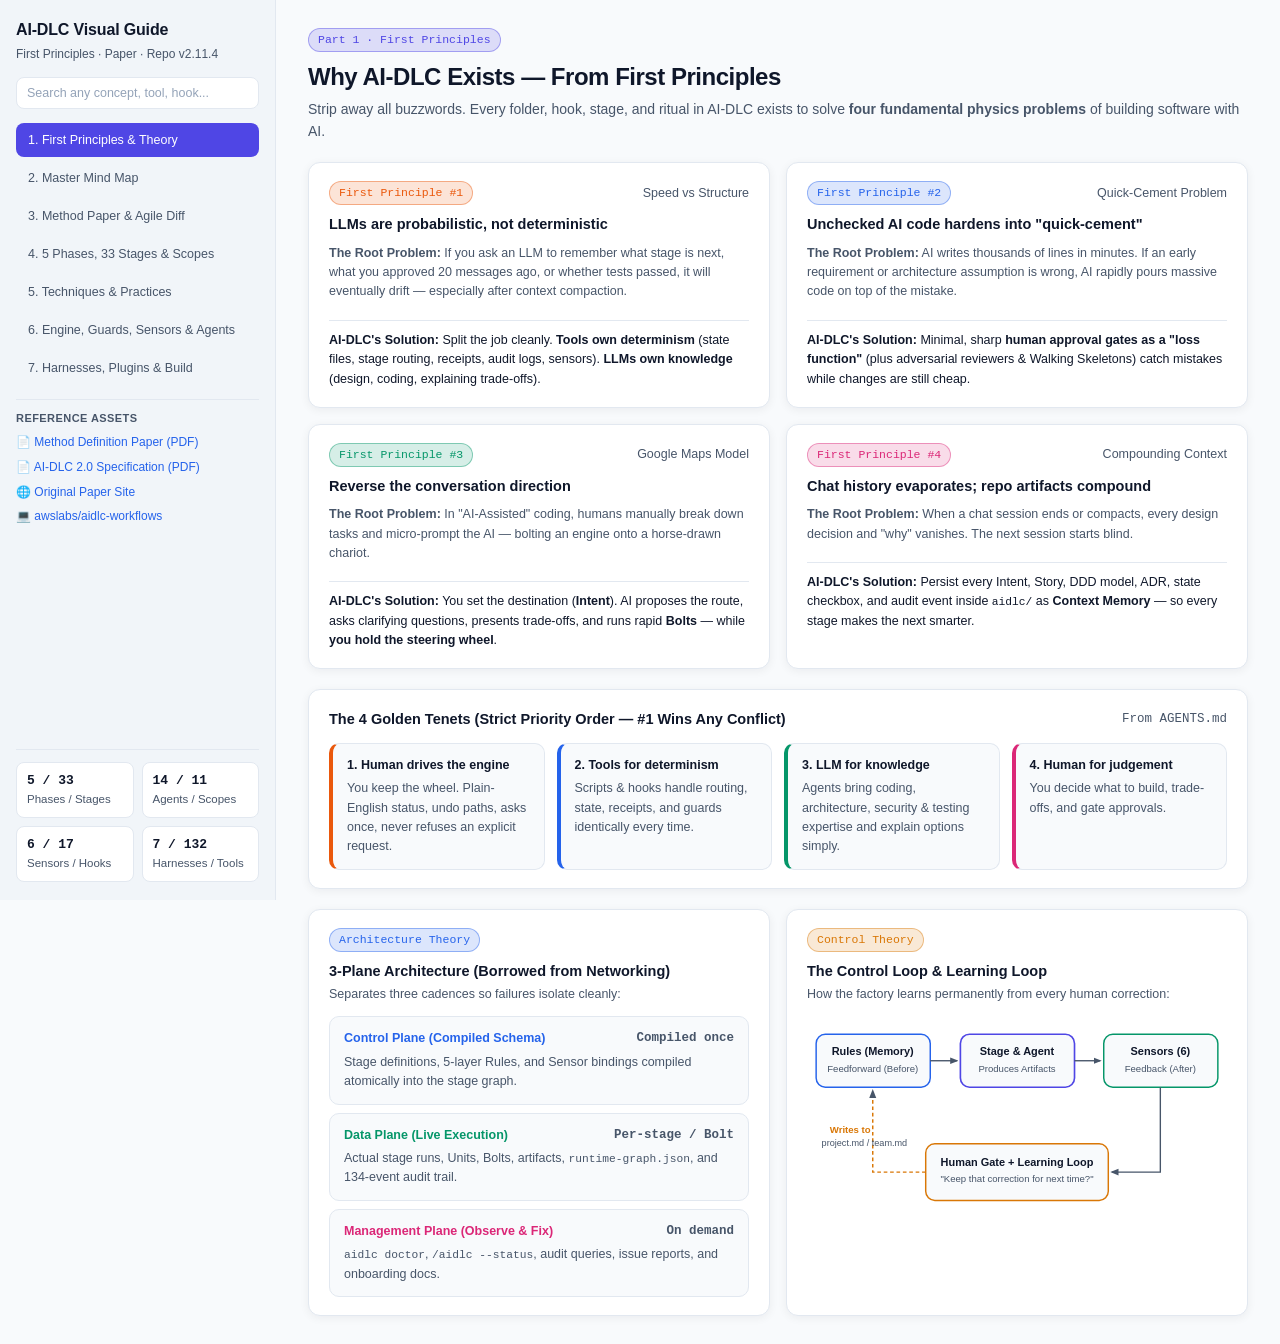
==== commit feaeaecf: "Remove dark theme and use light theme only" ====
--- a/aidlc/index.html
+++ b/aidlc/index.html
@@ -1,5 +1,5 @@
 <!DOCTYPE html>
-<html lang="en" data-theme="dark">
+<html lang="en">
 <head>
   <meta charset="UTF-8" />
   <meta name="viewport" content="width=device-width, initial-scale=1.0" />
@@ -13,7 +13,6 @@
       <div>
         <div class="brand-row">
           <span class="brand-title">AI-DLC Visual Guide</span>
-          <button id="theme-toggle" class="theme-btn" onclick="toggleTheme()">☀ Light</button>
         </div>
         <div class="brand-sub">First Principles · Paper · Repo v2.11.4</div>
       </div>
--- a/aidlc/assets/styles.css
+++ b/aidlc/assets/styles.css
@@ -1,24 +1,4 @@
 :root {
-  --background: #0f1117;
-  --sidebar: #141720;
-  --card: #181c27;
-  --content: #12151e;
-  --border: #262c3d;
-  --foreground: #e8ecf4;
-  --muted-foreground: #94a0b8;
-  --placeholder: #64708a;
-  --primary: #6366f1;
-  --primary-foreground: #ffffff;
-  --chart-1: #60a5fa;
-  --chart-2: #34d399;
-  --chart-3: #f472b6;
-  --chart-4: #fbbf24;
-  --chart-5: #a78bfa;
-  --chart-6: #fb923c;
-  --shadow: 0 4px 20px rgba(0, 0, 0, 0.25);
-}
-
-:root[data-theme="light"] {
   --background: #f8fafc;
   --sidebar: #f1f5f9;
   --card: #ffffff;
@@ -96,17 +76,6 @@
   margin-top: 2px;
 }
 
-.theme-btn {
-  background: var(--card);
-  border: 1px solid var(--border);
-  color: var(--foreground);
-  border-radius: 8px;
-  padding: 5px 9px;
-  font-size: 12px;
-  cursor: pointer;
-}
-.theme-btn:hover { border-color: var(--primary); }
-
 /* Search */
 .search-wrap { position: relative; }
 .search-input {
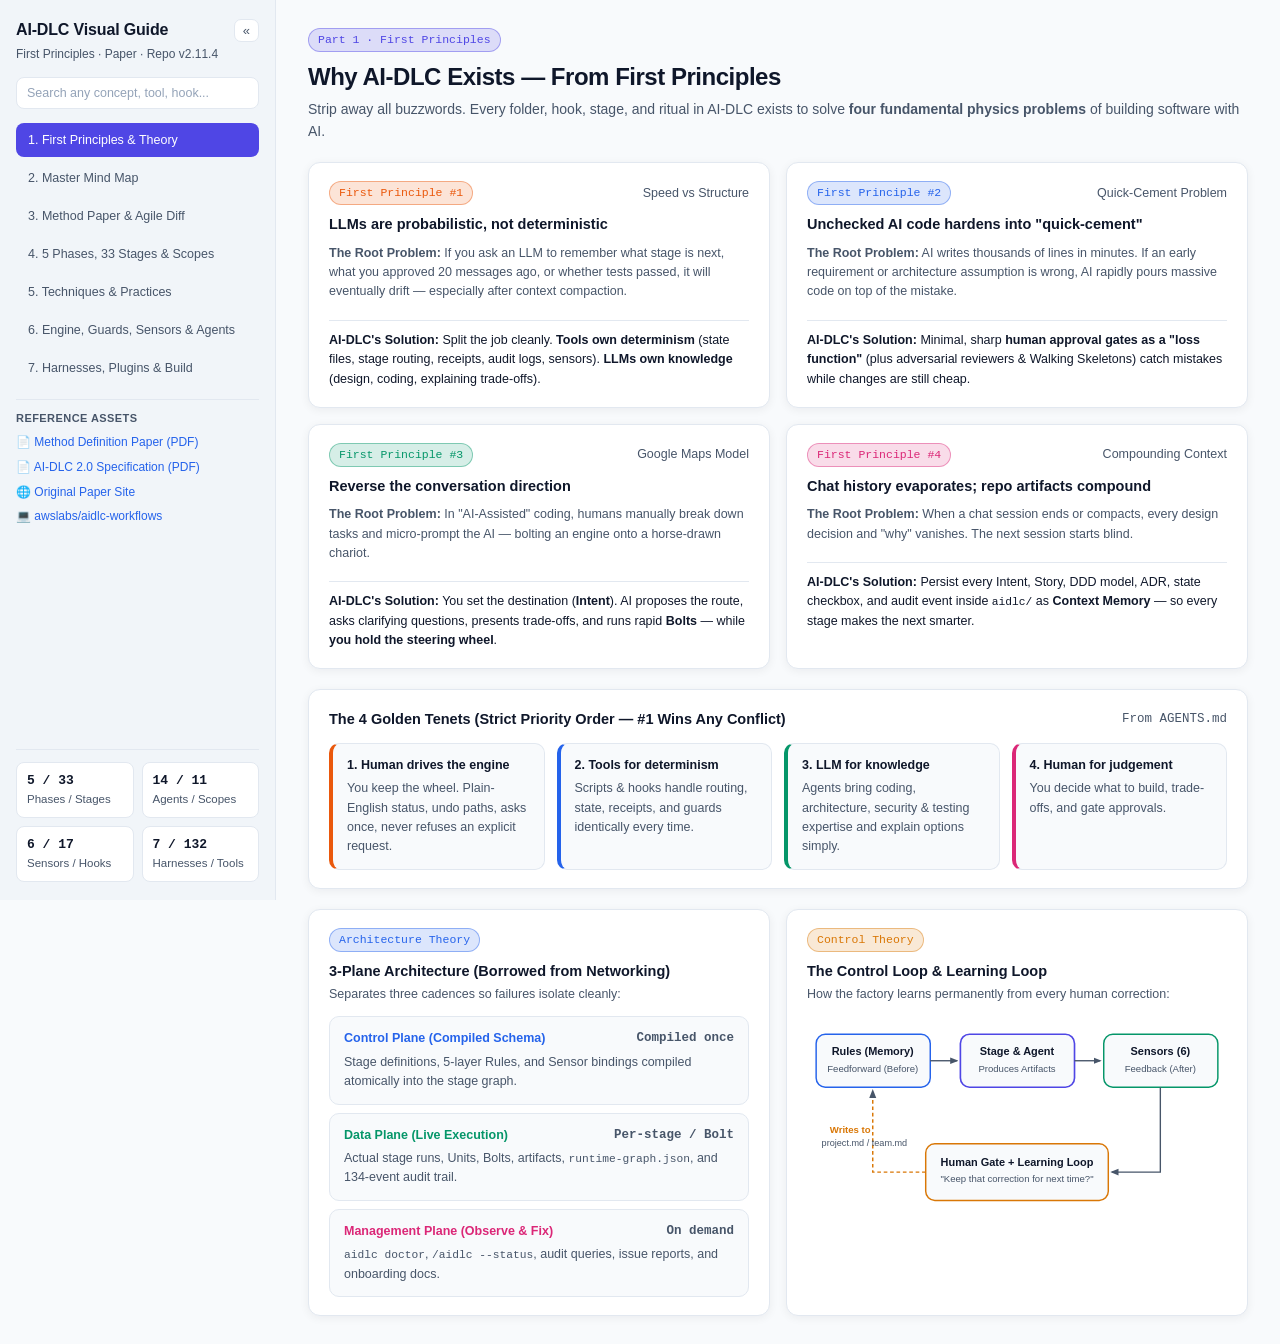
==== commit df9564ec: "Add collapsible left navigation sidebar" ====
--- a/aidlc/index.html
+++ b/aidlc/index.html
@@ -7,12 +7,13 @@
   <link rel="stylesheet" href="assets/styles.css" />
 </head>
 <body>
-  <div class="layout">
+  <div id="app-layout" class="layout">
     <!-- SIDEBAR -->
     <aside class="sidebar">
       <div>
         <div class="brand-row">
           <span class="brand-title">AI-DLC Visual Guide</span>
+          <button class="sidebar-toggle-btn" onclick="toggleSidebar()" title="Collapse sidebar" aria-label="Collapse sidebar">«</button>
         </div>
         <div class="brand-sub">First Principles · Paper · Repo v2.11.4</div>
       </div>
@@ -52,6 +53,9 @@
 
     <!-- MAIN CONTENT -->
     <main class="main">
+      <div id="reopen-sidebar-bar" class="reopen-bar hidden">
+        <button class="reopen-btn" onclick="toggleSidebar()">☰ Show Menu</button>
+      </div>
 
       <!-- SECTION 1: FIRST PRINCIPLES -->
       <section id="sec-first-principles" class="section">
@@ -193,37 +197,56 @@
       <!-- SECTION 2: MIND MAP -->
       <section id="sec-mindmap" class="section hidden">
         <header class="sec-header">
-          <span class="pill pill-c1">Part 2 · Visual Mind Map</span>
-          <h1>Master Mind Map — Theory to Repository</h1>
-          <p>Click any node to inspect its role, plain-English analogy, and key files.</p>
+          <span class="pill pill-c1">Part 2 · Deep Interactive Mind Map</span>
+          <h1>Master Mind Map — Click Any Node to Drill Down to Every Concept</h1>
+          <p>Click any node with a <strong>+N</strong> badge to expand its children all the way down to the last leaf (all 10 Principles, 33 Stages, 14 Agents, 11 Scopes, 6 Sensors, 5 Fences, 7 Harnesses, and more) and read its full explanation on the right.</p>
         </header>
 
         <div class="grid-12">
           <div class="col-8 card card-flush">
             <div class="card-header xs">
-              <span class="muted">Interactive SVG Map</span>
-              <button class="btn-sm" onclick="selectNode('root')">Reset</button>
-            </div>
-            <div class="svg-wrap">
-              <svg id="mindmap-svg" viewBox="0 0 940 580" style="width:100%;height:auto;min-width:680px;display:block;user-select:none;">
+              <span class="muted">Click node to inspect &amp; expand · Click <strong>−</strong> to collapse</span>
+              <div class="mm-toolbar">
+                <button class="btn-sm" onclick="zoomMindMap(-0.15)">− Zoom</button>
+                <span id="mm-zoom-label" class="mono muted">100%</span>
+                <button class="btn-sm" onclick="zoomMindMap(0.15)">+ Zoom</button>
+                <button class="btn-sm" onclick="expandAllMindMap()">Expand All</button>
+                <button class="btn-sm" onclick="collapseMindMap()">Reset</button>
+              </div>
+            </div>
+            <div id="mm-scroll" class="svg-wrap">
+              <svg id="mindmap-svg" style="display:block;user-select:none;">
                 <g id="mm-links"></g>
                 <g id="mm-nodes"></g>
               </svg>
             </div>
           </div>
 
-          <aside class="col-4 card stack-md">
+          <aside class="col-4 card stack-md insp-sticky">
+            <div id="insp-crumbs" class="crumb-bar"></div>
             <div>
               <span id="insp-badge" class="pill pill-primary">Overview</span>
               <h2 id="insp-title" class="card-title" style="margin-top:8px;font-size:16px;">AI-DLC</h2>
             </div>
             <div id="insp-summary" class="xs"></div>
-            <div class="sub-box xs stack-sm" style="gap:4px;">
+
+            <div id="insp-why-box" class="sub-box xs stack-sm" style="gap:4px;">
+              <div class="muted" style="font-weight:600;text-transform:uppercase;font-size:11px;">First-Principles "Why"</div>
+              <div id="insp-why"></div>
+            </div>
+
+            <div id="insp-analogy-box" class="sub-box xs stack-sm" style="gap:4px;">
               <div class="muted" style="font-weight:600;text-transform:uppercase;font-size:11px;">Simple Analogy</div>
               <div id="insp-analogy"></div>
             </div>
-            <div class="stack-sm xs">
-              <div class="muted" style="font-weight:600;text-transform:uppercase;font-size:11px;">What Lives Here</div>
+
+            <div id="insp-children-box" class="stack-sm xs">
+              <div class="muted" style="font-weight:600;text-transform:uppercase;font-size:11px;">Drill Down Into Children</div>
+              <div id="insp-children" class="flex-wrap"></div>
+            </div>
+
+            <div id="insp-items-box" class="stack-sm xs">
+              <div class="muted" style="font-weight:600;text-transform:uppercase;font-size:11px;">Key Facts</div>
               <ul id="insp-items" style="margin:0;padding:0;list-style:none;display:flex;flex-direction:column;gap:6px;"></ul>
             </div>
           </aside>
--- a/aidlc/assets/styles.css
+++ b/aidlc/assets/styles.css
@@ -55,7 +55,55 @@
   top: 0;
   height: 100vh;
   overflow-y: auto;
-}
+  transition: width 0.18s ease, padding 0.18s ease, opacity 0.15s ease;
+}
+
+.layout.sidebar-collapsed .sidebar {
+  width: 0;
+  padding-left: 0;
+  padding-right: 0;
+  border-right: none;
+  overflow: hidden;
+  opacity: 0;
+  pointer-events: none;
+}
+
+.layout.sidebar-collapsed .main {
+  max-width: 1480px;
+}
+
+.sidebar-toggle-btn {
+  background: var(--card);
+  border: 1px solid var(--border);
+  color: var(--muted-foreground);
+  border-radius: 7px;
+  padding: 3px 8px;
+  font-size: 13px;
+  line-height: 1.2;
+  cursor: pointer;
+}
+.sidebar-toggle-btn:hover {
+  border-color: var(--primary);
+  color: var(--foreground);
+}
+
+.reopen-bar {
+  display: flex;
+  align-items: center;
+  margin-bottom: 12px;
+}
+.reopen-btn {
+  background: var(--card);
+  border: 1px solid var(--border);
+  color: var(--foreground);
+  border-radius: 8px;
+  padding: 6px 12px;
+  font-size: 12.5px;
+  font-weight: 500;
+  cursor: pointer;
+  box-shadow: var(--shadow);
+}
+.reopen-btn:hover { border-color: var(--primary); }
 
 .brand-row {
   display: flex;
@@ -289,9 +337,59 @@
 tr:last-child td { border-bottom: none; }
 
 /* Mind Map SVG */
-.svg-wrap { overflow-x: auto; background: var(--content); padding: 10px; }
+.svg-wrap {
+  overflow: auto;
+  background: var(--content);
+  padding: 14px;
+  max-height: 74vh;
+  min-height: 460px;
+}
 .node-group { cursor: pointer; }
-.node-group:hover .node-rect { filter: brightness(1.1); }
+.node-group:hover .node-rect { filter: brightness(0.97); }
+.mm-toolbar {
+  display: flex;
+  align-items: center;
+  gap: 6px;
+  flex-wrap: wrap;
+}
+.crumb-bar {
+  display: flex;
+  flex-wrap: wrap;
+  align-items: center;
+  gap: 4px;
+  font-size: 11.5px;
+  color: var(--muted-foreground);
+}
+.crumb-btn {
+  background: transparent;
+  border: none;
+  padding: 0;
+  color: var(--primary);
+  font-size: 11.5px;
+  cursor: pointer;
+}
+.crumb-btn:hover { text-decoration: underline; }
+.child-chip {
+  padding: 5px 9px;
+  border-radius: 7px;
+  border: 1px solid var(--border);
+  background: var(--content);
+  color: var(--foreground);
+  font-size: 12px;
+  cursor: pointer;
+  text-align: left;
+  transition: border-color 0.14s ease, background-color 0.14s ease;
+}
+.child-chip:hover {
+  border-color: var(--primary);
+  background: var(--card);
+}
+.insp-sticky {
+  position: sticky;
+  top: 20px;
+  max-height: 82vh;
+  overflow-y: auto;
+}
 
 /* Phase buttons */
 .phase-btn {
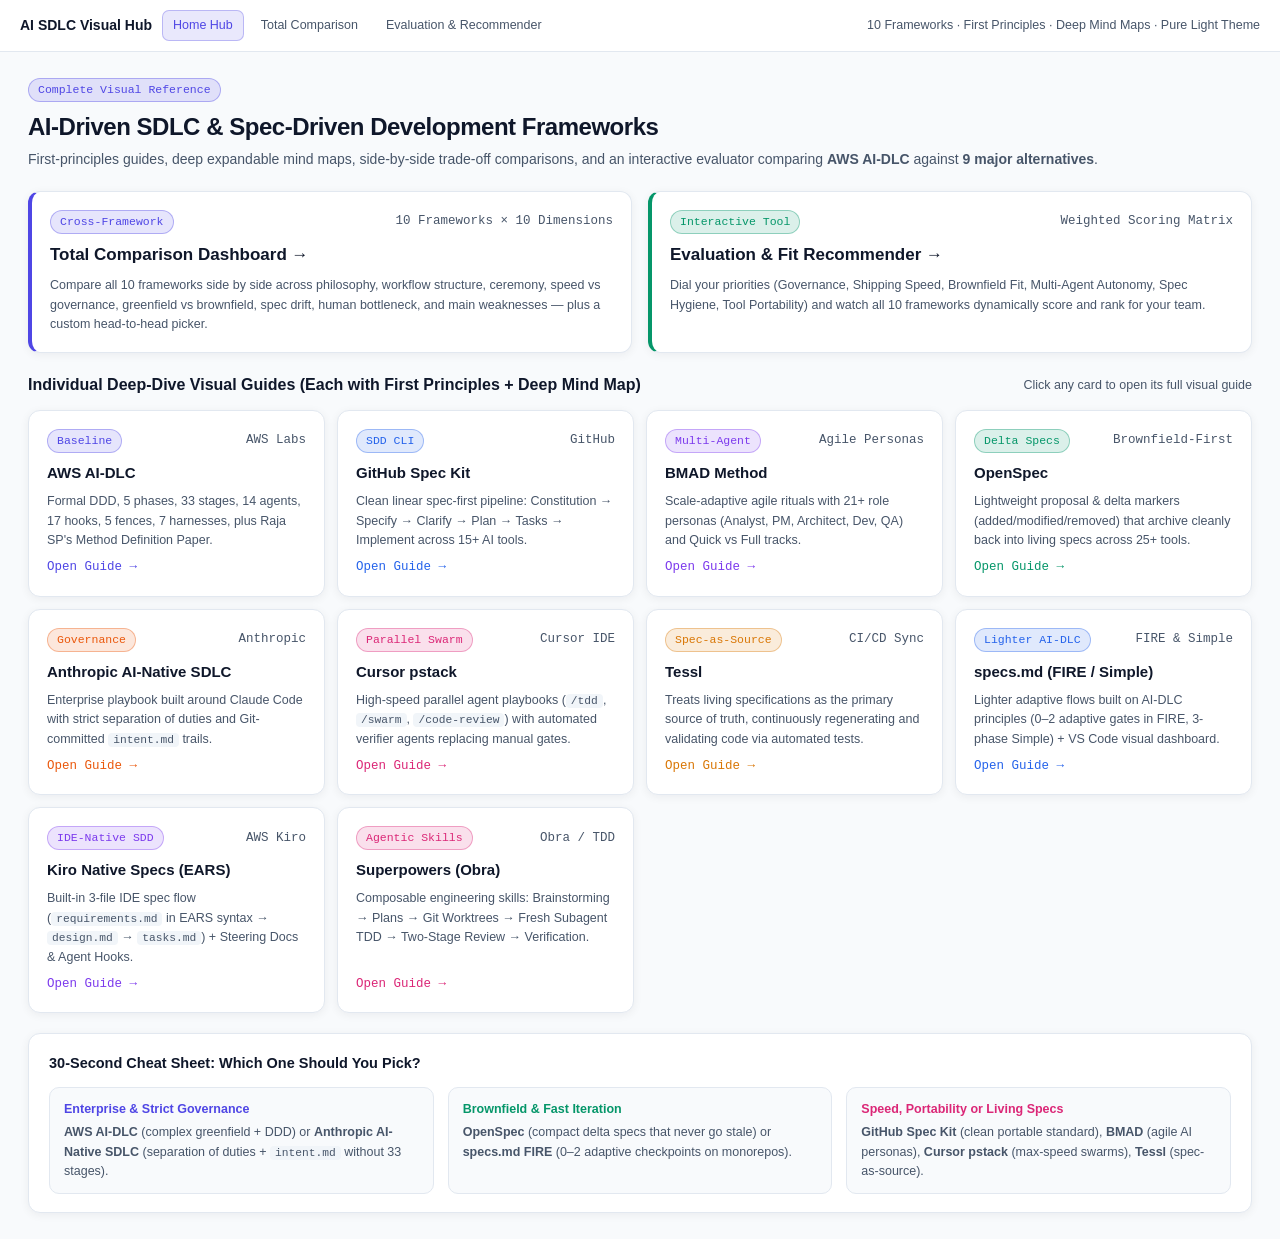
==== commit be9d5c70: "Organize AWS AI-DLC under aidlc/aws/ and add 9 alternatives + Total Comparison + Evaluation" ====
--- a/aidlc/index.html
+++ b/aidlc/index.html
@@ -3,556 +3,178 @@
 <head>
   <meta charset="UTF-8" />
   <meta name="viewport" content="width=device-width, initial-scale=1.0" />
-  <title>AI-DLC — Complete Visual Understander &amp; First-Principles Guide</title>
-  <link rel="stylesheet" href="assets/styles.css" />
+  <title>AI-Driven SDLC &amp; Spec-Driven Frameworks — Complete Visual Hub</title>
+  <link rel="stylesheet" href="shared/guide-styles.css?v=1" />
 </head>
 <body>
-  <div id="app-layout" class="layout">
-    <!-- SIDEBAR -->
-    <aside class="sidebar">
-      <div>
-        <div class="brand-row">
-          <span class="brand-title">AI-DLC Visual Guide</span>
-          <button class="sidebar-toggle-btn" onclick="toggleSidebar()" title="Collapse sidebar" aria-label="Collapse sidebar">«</button>
+  <header class="topbar">
+    <div class="topbar-left">
+      <a href="./" class="topbar-brand">AI SDLC Visual Hub</a>
+      <div class="topbar-links">
+        <a href="./" class="topbar-link active">Home Hub</a>
+        <a href="comparison/" class="topbar-link">Total Comparison</a>
+        <a href="evaluation/" class="topbar-link">Evaluation &amp; Recommender</a>
+      </div>
+    </div>
+    <div class="xs muted">10 Frameworks · First Principles · Deep Mind Maps · Pure Light Theme</div>
+  </header>
+
+  <main class="main-wide section">
+    <header class="sec-header">
+      <span class="pill pill-primary">Complete Visual Reference</span>
+      <h1>AI-Driven SDLC &amp; Spec-Driven Development Frameworks</h1>
+      <p>First-principles guides, deep expandable mind maps, side-by-side trade-off comparisons, and an interactive evaluator comparing <strong>AWS AI-DLC</strong> against <strong>9 major alternatives</strong>.</p>
+    </header>
+
+    <!-- Top Cross-Framework Dashboards -->
+    <div class="grid-2">
+      <a href="comparison/" class="hub-card" style="border-left:4px solid var(--primary);">
+        <div style="display:flex;justify-content:space-between;align-items:center;">
+          <span class="pill pill-primary">Cross-Framework</span>
+          <span class="xs mono muted">10 Frameworks × 10 Dimensions</span>
         </div>
-        <div class="brand-sub">First Principles · Paper · Repo v2.11.4</div>
+        <h2 class="card-title" style="font-size:17px;">Total Comparison Dashboard →</h2>
+        <div class="xs muted">Compare all 10 frameworks side by side across philosophy, workflow structure, ceremony, speed vs governance, greenfield vs brownfield, spec drift, human bottleneck, and main weaknesses — plus a custom head-to-head picker.</div>
+      </a>
+
+      <a href="evaluation/" class="hub-card" style="border-left:4px solid var(--chart-2);">
+        <div style="display:flex;justify-content:space-between;align-items:center;">
+          <span class="pill pill-c2">Interactive Tool</span>
+          <span class="xs mono muted">Weighted Scoring Matrix</span>
+        </div>
+        <h2 class="card-title" style="font-size:17px;">Evaluation &amp; Fit Recommender →</h2>
+        <div class="xs muted">Dial your priorities (Governance, Shipping Speed, Brownfield Fit, Multi-Agent Autonomy, Spec Hygiene, Tool Portability) and watch all 10 frameworks dynamically score and rank for your team.</div>
+      </a>
+    </div>
+
+    <!-- All 8 Individual Visual Guides -->
+    <div class="stack-md">
+      <div style="display:flex;justify-content:space-between;align-items:center;flex-wrap:wrap;gap:8px;">
+        <h2 class="card-title" style="font-size:16px;">Individual Deep-Dive Visual Guides (Each with First Principles + Deep Mind Map)</h2>
+        <span class="xs muted">Click any card to open its full visual guide</span>
       </div>
 
-      <div class="search-wrap">
-        <input id="global-search" class="search-input" type="text" placeholder="Search any concept, tool, hook..." oninput="handleSearch(this.value)" />
-        <button id="clear-search" class="clear-btn hidden" onclick="clearSearch()">✕</button>
+      <div class="grid-4">
+        <a href="aws/" class="hub-card">
+          <div style="display:flex;justify-content:space-between;align-items:center;">
+            <span class="pill pill-primary">Baseline</span>
+            <span class="xs mono muted">AWS Labs</span>
+          </div>
+          <div style="font-weight:700;font-size:15px;">AWS AI-DLC</div>
+          <div class="xs muted">Formal DDD, 5 phases, 33 stages, 14 agents, 17 hooks, 5 fences, 7 harnesses, plus Raja SP's Method Definition Paper.</div>
+          <div class="xs mono" style="color:var(--primary);margin-top:auto;">Open Guide →</div>
+        </a>
+
+        <a href="spec-kit/" class="hub-card">
+          <div style="display:flex;justify-content:space-between;align-items:center;">
+            <span class="pill pill-c1">SDD CLI</span>
+            <span class="xs mono muted">GitHub</span>
+          </div>
+          <div style="font-weight:700;font-size:15px;">GitHub Spec Kit</div>
+          <div class="xs muted">Clean linear spec-first pipeline: Constitution → Specify → Clarify → Plan → Tasks → Implement across 15+ AI tools.</div>
+          <div class="xs mono" style="color:var(--chart-1);margin-top:auto;">Open Guide →</div>
+        </a>
+
+        <a href="bmad/" class="hub-card">
+          <div style="display:flex;justify-content:space-between;align-items:center;">
+            <span class="pill pill-c5">Multi-Agent</span>
+            <span class="xs mono muted">Agile Personas</span>
+          </div>
+          <div style="font-weight:700;font-size:15px;">BMAD Method</div>
+          <div class="xs muted">Scale-adaptive agile rituals with 21+ role personas (Analyst, PM, Architect, Dev, QA) and Quick vs Full tracks.</div>
+          <div class="xs mono" style="color:var(--chart-5);margin-top:auto;">Open Guide →</div>
+        </a>
+
+        <a href="openspec/" class="hub-card">
+          <div style="display:flex;justify-content:space-between;align-items:center;">
+            <span class="pill pill-c2">Delta Specs</span>
+            <span class="xs mono muted">Brownfield-First</span>
+          </div>
+          <div style="font-weight:700;font-size:15px;">OpenSpec</div>
+          <div class="xs muted">Lightweight proposal &amp; delta markers (added/modified/removed) that archive cleanly back into living specs across 25+ tools.</div>
+          <div class="xs mono" style="color:var(--chart-2);margin-top:auto;">Open Guide →</div>
+        </a>
+
+        <a href="anthropic-sdlc/" class="hub-card">
+          <div style="display:flex;justify-content:space-between;align-items:center;">
+            <span class="pill pill-c6">Governance</span>
+            <span class="xs mono muted">Anthropic</span>
+          </div>
+          <div style="font-weight:700;font-size:15px;">Anthropic AI-Native SDLC</div>
+          <div class="xs muted">Enterprise playbook built around Claude Code with strict separation of duties and Git-committed <code>intent.md</code> trails.</div>
+          <div class="xs mono" style="color:var(--chart-6);margin-top:auto;">Open Guide →</div>
+        </a>
+
+        <a href="cursor-pstack/" class="hub-card">
+          <div style="display:flex;justify-content:space-between;align-items:center;">
+            <span class="pill pill-c3">Parallel Swarm</span>
+            <span class="xs mono muted">Cursor IDE</span>
+          </div>
+          <div style="font-weight:700;font-size:15px;">Cursor pstack</div>
+          <div class="xs muted">High-speed parallel agent playbooks (<code>/tdd</code>, <code>/swarm</code>, <code>/code-review</code>) with automated verifier agents replacing manual gates.</div>
+          <div class="xs mono" style="color:var(--chart-3);margin-top:auto;">Open Guide →</div>
+        </a>
+
+        <a href="tessl/" class="hub-card">
+          <div style="display:flex;justify-content:space-between;align-items:center;">
+            <span class="pill pill-c4">Spec-as-Source</span>
+            <span class="xs mono muted">CI/CD Sync</span>
+          </div>
+          <div style="font-weight:700;font-size:15px;">Tessl</div>
+          <div class="xs muted">Treats living specifications as the primary source of truth, continuously regenerating and validating code via automated tests.</div>
+          <div class="xs mono" style="color:var(--chart-4);margin-top:auto;">Open Guide →</div>
+        </a>
+
+        <a href="specs-md/" class="hub-card">
+          <div style="display:flex;justify-content:space-between;align-items:center;">
+            <span class="pill pill-c1">Lighter AI-DLC</span>
+            <span class="xs mono muted">FIRE &amp; Simple</span>
+          </div>
+          <div style="font-weight:700;font-size:15px;">specs.md (FIRE / Simple)</div>
+          <div class="xs muted">Lighter adaptive flows built on AI-DLC principles (0–2 adaptive gates in FIRE, 3-phase Simple) + VS Code visual dashboard.</div>
+          <div class="xs mono" style="color:var(--chart-1);margin-top:auto;">Open Guide →</div>
+        </a>
+
+        <a href="kiro-specs/" class="hub-card">
+          <div style="display:flex;justify-content:space-between;align-items:center;">
+            <span class="pill pill-c5">IDE-Native SDD</span>
+            <span class="xs mono muted">AWS Kiro</span>
+          </div>
+          <div style="font-weight:700;font-size:15px;">Kiro Native Specs (EARS)</div>
+          <div class="xs muted">Built-in 3-file IDE spec flow (<code>requirements.md</code> in EARS syntax → <code>design.md</code> → <code>tasks.md</code>) + Steering Docs &amp; Agent Hooks.</div>
+          <div class="xs mono" style="color:var(--chart-5);margin-top:auto;">Open Guide →</div>
+        </a>
+
+        <a href="superpowers/" class="hub-card">
+          <div style="display:flex;justify-content:space-between;align-items:center;">
+            <span class="pill pill-c3">Agentic Skills</span>
+            <span class="xs mono muted">Obra / TDD</span>
+          </div>
+          <div style="font-weight:700;font-size:15px;">Superpowers (Obra)</div>
+          <div class="xs muted">Composable engineering skills: Brainstorming → Plans → Git Worktrees → Fresh Subagent TDD → Two-Stage Review → Verification.</div>
+          <div class="xs mono" style="color:var(--chart-3);margin-top:auto;">Open Guide →</div>
+        </a>
       </div>
+    </div>
 
-      <div id="search-results" class="search-results hidden"></div>
-
-      <nav id="side-nav" class="nav">
-        <button data-sec="first-principles" onclick="showSection('first-principles')" class="nav-btn active">1. First Principles &amp; Theory</button>
-        <button data-sec="mindmap" onclick="showSection('mindmap')" class="nav-btn">2. Master Mind Map</button>
-        <button data-sec="paper" onclick="showSection('paper')" class="nav-btn">3. Method Paper &amp; Agile Diff</button>
-        <button data-sec="lifecycle" onclick="showSection('lifecycle')" class="nav-btn">4. 5 Phases, 33 Stages &amp; Scopes</button>
-        <button data-sec="practices" onclick="showSection('practices')" class="nav-btn">5. Techniques &amp; Practices</button>
-        <button data-sec="machinery" onclick="showSection('machinery')" class="nav-btn">6. Engine, Guards, Sensors &amp; Agents</button>
-        <button data-sec="harnesses" onclick="showSection('harnesses')" class="nav-btn">7. Harnesses, Plugins &amp; Build</button>
-      </nav>
-
-      <div class="assets-links">
-        <div class="muted" style="font-weight:600;text-transform:uppercase;font-size:11px;letter-spacing:0.04em;">Reference Assets</div>
-        <a href="assets/AI-DLC-Method-Definition-Paper.pdf" target="_blank">📄 Method Definition Paper (PDF)</a>
-        <a href="assets/AI-DLC-Workflows-2.0-Specification.pdf" target="_blank">📄 AI-DLC 2.0 Specification (PDF)</a>
-        <a href="https://prod.d13rzhkk8cj2z0.amplifyapp.com/" target="_blank" rel="noopener">🌐 Original Paper Site</a>
-        <a href="https://github.com/awslabs/aidlc-workflows" target="_blank" rel="noopener">💻 awslabs/aidlc-workflows</a>
+    <!-- Quick Decision Rules -->
+    <div class="card stack-md xs">
+      <h2 class="card-title">30-Second Cheat Sheet: Which One Should You Pick?</h2>
+      <div class="grid-3">
+        <div class="sub-box stack-sm" style="gap:4px;">
+          <div style="font-weight:600;color:var(--primary);">Enterprise &amp; Strict Governance</div>
+          <div class="muted"><strong>AWS AI-DLC</strong> (complex greenfield + DDD) or <strong>Anthropic AI-Native SDLC</strong> (separation of duties + <code>intent.md</code> without 33 stages).</div>
+        </div>
+        <div class="sub-box stack-sm" style="gap:4px;">
+          <div style="font-weight:600;color:var(--chart-2);">Brownfield &amp; Fast Iteration</div>
+          <div class="muted"><strong>OpenSpec</strong> (compact delta specs that never go stale) or <strong>specs.md FIRE</strong> (0–2 adaptive checkpoints on monorepos).</div>
+        </div>
+        <div class="sub-box stack-sm" style="gap:4px;">
+          <div style="font-weight:600;color:var(--chart-3);">Speed, Portability or Living Specs</div>
+          <div class="muted"><strong>GitHub Spec Kit</strong> (clean portable standard), <strong>BMAD</strong> (agile AI personas), <strong>Cursor pstack</strong> (max-speed swarms), <strong>Tessl</strong> (spec-as-source).</div>
+        </div>
       </div>
-
-      <div class="stats-grid">
-        <div class="stat-box"><div class="stat-val">5 / 33</div><div class="stat-lbl">Phases / Stages</div></div>
-        <div class="stat-box"><div class="stat-val">14 / 11</div><div class="stat-lbl">Agents / Scopes</div></div>
-        <div class="stat-box"><div class="stat-val">6 / 17</div><div class="stat-lbl">Sensors / Hooks</div></div>
-        <div class="stat-box"><div class="stat-val">7 / 132</div><div class="stat-lbl">Harnesses / Tools</div></div>
-      </div>
-    </aside>
-
-    <!-- MAIN CONTENT -->
-    <main class="main">
-      <div id="reopen-sidebar-bar" class="reopen-bar hidden">
-        <button class="reopen-btn" onclick="toggleSidebar()">☰ Show Menu</button>
-      </div>
-
-      <!-- SECTION 1: FIRST PRINCIPLES -->
-      <section id="sec-first-principles" class="section">
-        <header class="sec-header">
-          <span class="pill pill-primary">Part 1 · First Principles</span>
-          <h1>Why AI-DLC Exists — From First Principles</h1>
-          <p>Strip away all buzzwords. Every folder, hook, stage, and ritual in AI-DLC exists to solve <strong>four fundamental physics problems</strong> of building software with AI.</p>
-        </header>
-
-        <div class="grid-2">
-          <div class="card xs stack-sm">
-            <div style="display:flex;justify-content:space-between;align-items:center;">
-              <span class="pill pill-c6">First Principle #1</span>
-              <span class="muted">Speed vs Structure</span>
-            </div>
-            <h2 class="card-title">LLMs are probabilistic, not deterministic</h2>
-            <div class="muted"><strong>The Root Problem:</strong> If you ask an LLM to remember what stage is next, what you approved 20 messages ago, or whether tests passed, it will eventually drift — especially after context compaction.</div>
-            <div class="divider-top"><strong>AI-DLC's Solution:</strong> Split the job cleanly. <strong>Tools own determinism</strong> (state files, stage routing, receipts, audit logs, sensors). <strong>LLMs own knowledge</strong> (design, coding, explaining trade-offs).</div>
-          </div>
-
-          <div class="card xs stack-sm">
-            <div style="display:flex;justify-content:space-between;align-items:center;">
-              <span class="pill pill-c1">First Principle #2</span>
-              <span class="muted">Quick-Cement Problem</span>
-            </div>
-            <h2 class="card-title">Unchecked AI code hardens into "quick-cement"</h2>
-            <div class="muted"><strong>The Root Problem:</strong> AI writes thousands of lines in minutes. If an early requirement or architecture assumption is wrong, AI rapidly pours massive code on top of the mistake.</div>
-            <div class="divider-top"><strong>AI-DLC's Solution:</strong> Minimal, sharp <strong>human approval gates as a "loss function"</strong> (plus adversarial reviewers &amp; Walking Skeletons) catch mistakes while changes are still cheap.</div>
-          </div>
-
-          <div class="card xs stack-sm">
-            <div style="display:flex;justify-content:space-between;align-items:center;">
-              <span class="pill pill-c2">First Principle #3</span>
-              <span class="muted">Google Maps Model</span>
-            </div>
-            <h2 class="card-title">Reverse the conversation direction</h2>
-            <div class="muted"><strong>The Root Problem:</strong> In "AI-Assisted" coding, humans manually break down tasks and micro-prompt the AI — bolting an engine onto a horse-drawn chariot.</div>
-            <div class="divider-top"><strong>AI-DLC's Solution:</strong> You set the destination (<strong>Intent</strong>). AI proposes the route, asks clarifying questions, presents trade-offs, and runs rapid <strong>Bolts</strong> — while <strong>you hold the steering wheel</strong>.</div>
-          </div>
-
-          <div class="card xs stack-sm">
-            <div style="display:flex;justify-content:space-between;align-items:center;">
-              <span class="pill pill-c3">First Principle #4</span>
-              <span class="muted">Compounding Context</span>
-            </div>
-            <h2 class="card-title">Chat history evaporates; repo artifacts compound</h2>
-            <div class="muted"><strong>The Root Problem:</strong> When a chat session ends or compacts, every design decision and "why" vanishes. The next session starts blind.</div>
-            <div class="divider-top"><strong>AI-DLC's Solution:</strong> Persist every Intent, Story, DDD model, ADR, state checkbox, and audit event inside <code>aidlc/</code> as <strong>Context Memory</strong> — so every stage makes the next smarter.</div>
-          </div>
-        </div>
-
-        <div class="card stack-md">
-          <div style="display:flex;justify-content:space-between;align-items:center;flex-wrap:wrap;gap:8px;">
-            <h2 class="card-title">The 4 Golden Tenets (Strict Priority Order — #1 Wins Any Conflict)</h2>
-            <span class="xs mono muted">From AGENTS.md</span>
-          </div>
-          <div class="grid-4 xs">
-            <div class="sub-box" style="border-left:4px solid var(--chart-6);">
-              <div style="font-weight:600;margin-bottom:4px;">1. Human drives the engine</div>
-              <div class="muted">You keep the wheel. Plain-English status, undo paths, asks once, never refuses an explicit request.</div>
-            </div>
-            <div class="sub-box" style="border-left:4px solid var(--chart-1);">
-              <div style="font-weight:600;margin-bottom:4px;">2. Tools for determinism</div>
-              <div class="muted">Scripts &amp; hooks handle routing, state, receipts, and guards identically every time.</div>
-            </div>
-            <div class="sub-box" style="border-left:4px solid var(--chart-2);">
-              <div style="font-weight:600;margin-bottom:4px;">3. LLM for knowledge</div>
-              <div class="muted">Agents bring coding, architecture, security &amp; testing expertise and explain options simply.</div>
-            </div>
-            <div class="sub-box" style="border-left:4px solid var(--chart-3);">
-              <div style="font-weight:600;margin-bottom:4px;">4. Human for judgement</div>
-              <div class="muted">You decide what to build, trade-offs, and gate approvals.</div>
-            </div>
-          </div>
-        </div>
-
-        <div class="grid-2">
-          <div class="card stack-md">
-            <div>
-              <span class="pill pill-c1">Architecture Theory</span>
-              <h2 class="card-title" style="margin-top:8px;">3-Plane Architecture (Borrowed from Networking)</h2>
-              <div class="xs muted" style="margin-top:3px;">Separates three cadences so failures isolate cleanly:</div>
-            </div>
-            <div class="stack-sm xs">
-              <div class="sub-box">
-                <div style="display:flex;justify-content:space-between;font-weight:600;"><span style="color:var(--chart-1)">Control Plane (Compiled Schema)</span><span class="mono muted">Compiled once</span></div>
-                <div class="muted" style="margin-top:4px;">Stage definitions, 5-layer Rules, and Sensor bindings compiled atomically into the stage graph.</div>
-              </div>
-              <div class="sub-box">
-                <div style="display:flex;justify-content:space-between;font-weight:600;"><span style="color:var(--chart-2)">Data Plane (Live Execution)</span><span class="mono muted">Per-stage / Bolt</span></div>
-                <div class="muted" style="margin-top:4px;">Actual stage runs, Units, Bolts, artifacts, <code>runtime-graph.json</code>, and 134-event audit trail.</div>
-              </div>
-              <div class="sub-box">
-                <div style="display:flex;justify-content:space-between;font-weight:600;"><span style="color:var(--chart-3)">Management Plane (Observe &amp; Fix)</span><span class="mono muted">On demand</span></div>
-                <div class="muted" style="margin-top:4px;"><code>aidlc doctor</code>, <code>/aidlc --status</code>, audit queries, issue reports, and onboarding docs.</div>
-              </div>
-            </div>
-          </div>
-
-          <div class="card stack-md">
-            <div>
-              <span class="pill pill-c4">Control Theory</span>
-              <h2 class="card-title" style="margin-top:8px;">The Control Loop &amp; Learning Loop</h2>
-              <div class="xs muted" style="margin-top:3px;">How the factory learns permanently from every human correction:</div>
-            </div>
-            <svg viewBox="0 0 460 225" style="width:100%;height:auto;display:block;" role="img" aria-label="Control Loop and Learning Loop">
-              <defs>
-                <marker id="arr" viewBox="0 0 10 10" refX="8" refY="5" markerWidth="6" markerHeight="6" orient="auto-start-reverse">
-                  <path d="M 0 1 L 10 5 L 0 9 z" fill="var(--muted-foreground)" />
-                </marker>
-              </defs>
-              <rect x="10" y="20" width="125" height="58" rx="10" fill="var(--content)" stroke="var(--chart-1)" stroke-width="1.6"/>
-              <text x="72" y="43" text-anchor="middle" fill="var(--foreground)" font-size="12" font-weight="600">Rules (Memory)</text>
-              <text x="72" y="61" text-anchor="middle" fill="var(--muted-foreground)" font-size="10.5">Feedforward (Before)</text>
-
-              <rect x="168" y="20" width="125" height="58" rx="10" fill="var(--content)" stroke="var(--primary)" stroke-width="1.8"/>
-              <text x="230" y="43" text-anchor="middle" fill="var(--foreground)" font-size="12" font-weight="600">Stage &amp; Agent</text>
-              <text x="230" y="61" text-anchor="middle" fill="var(--muted-foreground)" font-size="10.5">Produces Artifacts</text>
-
-              <rect x="325" y="20" width="125" height="58" rx="10" fill="var(--content)" stroke="var(--chart-2)" stroke-width="1.6"/>
-              <text x="387" y="43" text-anchor="middle" fill="var(--foreground)" font-size="12" font-weight="600">Sensors (6)</text>
-              <text x="387" y="61" text-anchor="middle" fill="var(--muted-foreground)" font-size="10.5">Feedback (After)</text>
-
-              <rect x="130" y="140" width="200" height="62" rx="10" fill="var(--content)" stroke="var(--chart-4)" stroke-width="1.6"/>
-              <text x="230" y="164" text-anchor="middle" fill="var(--foreground)" font-size="12" font-weight="600">Human Gate + Learning Loop</text>
-              <text x="230" y="182" text-anchor="middle" fill="var(--muted-foreground)" font-size="10.5">"Keep that correction for next time?"</text>
-
-              <line x1="135" y1="49" x2="164" y2="49" stroke="var(--muted-foreground)" stroke-width="1.5" marker-end="url(#arr)"/>
-              <line x1="293" y1="49" x2="321" y2="49" stroke="var(--muted-foreground)" stroke-width="1.5" marker-end="url(#arr)"/>
-              <path d="M 387 78 L 387 171 L 334 171" fill="none" stroke="var(--muted-foreground)" stroke-width="1.5" marker-end="url(#arr)"/>
-              <path d="M 130 171 L 72 171 L 72 82" fill="none" stroke="var(--chart-4)" stroke-width="1.6" stroke-dasharray="4 3" marker-end="url(#arr)"/>
-              <text x="25" y="128" fill="var(--chart-4)" font-size="10.5" font-weight="600">Writes to</text>
-              <text x="16" y="142" fill="var(--muted-foreground)" font-size="10">project.md / team.md</text>
-            </svg>
-          </div>
-        </div>
-      </section>
-
-      <!-- SECTION 2: MIND MAP -->
-      <section id="sec-mindmap" class="section hidden">
-        <header class="sec-header">
-          <span class="pill pill-c1">Part 2 · Deep Interactive Mind Map</span>
-          <h1>Master Mind Map — Click Any Node to Drill Down to Every Concept</h1>
-          <p>Click any node with a <strong>+N</strong> badge to expand its children all the way down to the last leaf (all 10 Principles, 33 Stages, 14 Agents, 11 Scopes, 6 Sensors, 5 Fences, 7 Harnesses, and more) and read its full explanation on the right.</p>
-        </header>
-
-        <div class="grid-12">
-          <div class="col-8 card card-flush">
-            <div class="card-header xs">
-              <span class="muted">Click node to inspect &amp; expand · Click <strong>−</strong> to collapse</span>
-              <div class="mm-toolbar">
-                <button class="btn-sm" onclick="zoomMindMap(-0.15)">− Zoom</button>
-                <span id="mm-zoom-label" class="mono muted">100%</span>
-                <button class="btn-sm" onclick="zoomMindMap(0.15)">+ Zoom</button>
-                <button class="btn-sm" onclick="expandAllMindMap()">Expand All</button>
-                <button class="btn-sm" onclick="collapseMindMap()">Reset</button>
-              </div>
-            </div>
-            <div id="mm-scroll" class="svg-wrap">
-              <svg id="mindmap-svg" style="display:block;user-select:none;">
-                <g id="mm-links"></g>
-                <g id="mm-nodes"></g>
-              </svg>
-            </div>
-          </div>
-
-          <aside class="col-4 card stack-md insp-sticky">
-            <div id="insp-crumbs" class="crumb-bar"></div>
-            <div>
-              <span id="insp-badge" class="pill pill-primary">Overview</span>
-              <h2 id="insp-title" class="card-title" style="margin-top:8px;font-size:16px;">AI-DLC</h2>
-            </div>
-            <div id="insp-summary" class="xs"></div>
-
-            <div id="insp-why-box" class="sub-box xs stack-sm" style="gap:4px;">
-              <div class="muted" style="font-weight:600;text-transform:uppercase;font-size:11px;">First-Principles "Why"</div>
-              <div id="insp-why"></div>
-            </div>
-
-            <div id="insp-analogy-box" class="sub-box xs stack-sm" style="gap:4px;">
-              <div class="muted" style="font-weight:600;text-transform:uppercase;font-size:11px;">Simple Analogy</div>
-              <div id="insp-analogy"></div>
-            </div>
-
-            <div id="insp-children-box" class="stack-sm xs">
-              <div class="muted" style="font-weight:600;text-transform:uppercase;font-size:11px;">Drill Down Into Children</div>
-              <div id="insp-children" class="flex-wrap"></div>
-            </div>
-
-            <div id="insp-items-box" class="stack-sm xs">
-              <div class="muted" style="font-weight:600;text-transform:uppercase;font-size:11px;">Key Facts</div>
-              <ul id="insp-items" style="margin:0;padding:0;list-style:none;display:flex;flex-direction:column;gap:6px;"></ul>
-            </div>
-          </aside>
-        </div>
-      </section>
-
-      <!-- SECTION 3: METHOD PAPER -->
-      <section id="sec-paper" class="section hidden">
-        <header class="sec-header">
-          <span class="pill pill-c6">Part 3 · Method Paper</span>
-          <h1>The AI-DLC Method Definition Paper (Raja SP, AWS)</h1>
-          <p>The 8-page foundational paper behind this repo: 10 principles, new vocabulary, Mob rituals, and the 9-step context-building flow.</p>
-        </header>
-
-        <div class="card card-flush">
-          <div class="card-header">
-            <h2 class="card-title">Vocabulary Translator: Agile / Scrum → AI-DLC</h2>
-            <span class="xs muted">Associative learning — pick it up in 1 day</span>
-          </div>
-          <div class="table-wrap">
-            <table>
-              <thead>
-                <tr><th>Traditional Agile / Scrum</th><th>AI-DLC Concept</th><th>Plain-English Meaning</th></tr>
-              </thead>
-              <tbody>
-                <tr><td class="muted">Initiative / Business Goal</td><td class="mono" style="font-weight:600;color:var(--chart-6)">Intent</td><td>High-level goal (feature, refactor, scale) that starts AI decomposition.</td></tr>
-                <tr><td class="muted">Epic / DDD Subdomain</td><td class="mono" style="font-weight:600;color:var(--chart-1)">Unit of Work</td><td>Loosely coupled, independently buildable &amp; deployable slice of value.</td></tr>
-                <tr><td class="muted">Sprint (2–6 weeks)</td><td class="mono" style="font-weight:600;color:var(--chart-2)">Bolt (hours or days)</td><td>Rapid build-and-validate cycle executing one or more linked Units at AI speed.</td></tr>
-                <tr><td class="muted">Backlog Refinement</td><td class="mono" style="font-weight:600;color:var(--chart-3)">Mob Elaboration</td><td>PO + Devs + QA + AI in one room turning Intent into Stories, NFRs, Risks &amp; Units in hours.</td></tr>
-                <tr><td class="muted">Solo Coding + Async PRs</td><td class="mono" style="font-weight:600;color:var(--chart-4)">Mob Construction</td><td>Mob Programming + Mob Testing: AI generates DDD models, ADRs, code &amp; tests; team validates live.</td></tr>
-                <tr><td class="muted">Brown-field Docs / Wiki</td><td class="mono" style="font-weight:600;color:var(--chart-5)">Static &amp; Dynamic Models</td><td>AI reverse-engineers existing code into component maps (Static) &amp; use-case flows (Dynamic).</td></tr>
-                <tr><td class="muted">Release Package</td><td class="mono" style="font-weight:600;color:var(--primary)">Deployment Unit</td><td>Tested, secured, instrumented, IaC-packaged artifact (containers, Lambda, Terraform/CDK).</td></tr>
-                <tr><td class="muted">Standups, Story Points, Velocity</td><td class="mono" style="font-weight:600;">Retired / Replaced</td><td>Replaced by continuous real-time validation &amp; Business Value. User Stories &amp; Risk Register stay.</td></tr>
-              </tbody>
-            </table>
-          </div>
-        </div>
-
-        <div class="card stack-md">
-          <h2 class="card-title">The Paper's 9-Step Context-Compounding Flow</h2>
-          <div class="grid-3 xs">
-            <div class="sub-box stack-sm">
-              <div style="font-weight:600;color:var(--chart-1)">Phase 1 · Inception (Mob Elaboration)</div>
-              <ol class="muted" style="margin:0;padding-left:18px;">
-                <li>Build Context From Existing Code</li>
-                <li>Elaborate Intent With User Stories, NFRs, Risks, PRFAQ</li>
-                <li>Plan Units of Work &amp; Suggested Bolts</li>
-              </ol>
-            </div>
-            <div class="sub-box stack-sm">
-              <div style="font-weight:600;color:var(--chart-2)">Phase 2 · Construction (Mob Prog &amp; Test)</div>
-              <ol start="4" class="muted" style="margin:0;padding-left:18px;">
-                <li>Model Domain (DDD), Code &amp; Unit Test</li>
-                <li>Solve NFRs via Logical Design &amp; ADRs</li>
-                <li>Resolve Deployment Arch, Security &amp; Load Tests</li>
-                <li>Generate IaC &amp; Package Deployment Units</li>
-              </ol>
-            </div>
-            <div class="sub-box stack-sm">
-              <div style="font-weight:600;color:var(--chart-3)">Phase 3 · Operations</div>
-              <ol start="8" class="muted" style="margin:0;padding-left:18px;">
-                <li>Deploy Deployment Units in Production</li>
-                <li>Analyze Telemetry, Predict SLAs &amp; Propose Runbook Fixes</li>
-              </ol>
-            </div>
-          </div>
-        </div>
-
-        <div class="card stack-md">
-          <h2 class="card-title">All 10 Principles from the Method Definition Paper</h2>
-          <div id="principles-grid" class="grid-2"></div>
-        </div>
-      </section>
-
-      <!-- SECTION 4: LIFECYCLE -->
-      <section id="sec-lifecycle" class="section hidden">
-        <header class="sec-header">
-          <span class="pill pill-c2">Part 4 · Lifecycle &amp; Routes</span>
-          <h1>5 Phases, 33 Stages &amp; 11 Workflow Scopes</h1>
-          <p>How the repo turns the paper's lifecycle into 33 modular stations and 11 ready-made routes (scopes).</p>
-        </header>
-
-        <div class="grid-12">
-          <div class="col-5 stack-sm" id="phase-list"></div>
-          <div class="col-7 card stack-md">
-            <div style="display:flex;justify-content:space-between;align-items:flex-start;flex-wrap:wrap;gap:8px;">
-              <div>
-                <span id="ph-badge" class="pill pill-c1">Phase</span>
-                <h2 id="ph-title" class="card-title" style="margin-top:6px;font-size:18px;"></h2>
-              </div>
-              <span id="ph-paper-tag" class="pill"></span>
-            </div>
-            <div id="ph-desc" class="xs muted"></div>
-            <div id="ph-stages" class="grid-2"></div>
-            <div class="divider-top flex-wrap xs">
-              <span class="muted" style="font-weight:600;">Agents:</span>
-              <div id="ph-agents" class="flex-wrap"></div>
-            </div>
-          </div>
-        </div>
-
-        <div class="card stack-md">
-          <div style="display:flex;justify-content:space-between;align-items:center;flex-wrap:wrap;gap:8px;">
-            <h2 class="card-title">All 11 Workflow Scopes (Presets) — Pick Your Assembly Line</h2>
-            <span class="xs muted">Depth: Minimal · Standard · Comprehensive</span>
-          </div>
-          <div id="scopes-grid" class="grid-3"></div>
-        </div>
-      </section>
-
-      <!-- SECTION 5: PRACTICES -->
-      <section id="sec-practices" class="section hidden">
-        <header class="sec-header">
-          <span class="pill pill-c3">Part 5 · Techniques &amp; Practices</span>
-          <h1>Every Execution Technique, Collaboration Ritual &amp; Practice</h1>
-          <p>The concrete engineering practices that make AI-DLC reliable on real codebases.</p>
-        </header>
-
-        <div class="card stack-md">
-          <h2 class="card-title">4 Stage Execution Modes (How Agents Collaborate)</h2>
-          <div class="grid-4 xs">
-            <div class="sub-box stack-sm"><div><span class="pill pill-c1">1. Inline</span></div><div style="font-weight:600;">Direct in Chat</div><div class="muted">Default mode. Conductor wears the lead agent's hat in the main chat for fast real-time Q&amp;A.</div></div>
-            <div class="sub-box stack-sm"><div><span class="pill pill-c2">2. Subagent (Hub)</span></div><div style="font-weight:600;">Isolated Focus / Spokes</div><div class="muted">Dispatches a separate agent context (e.g., Code Generation, or Practices Discovery with 3 blind spokes).</div></div>
-            <div class="sub-box stack-sm"><div><span class="pill pill-c3">3. Pipeline</span></div><div style="font-weight:600;">Ordered Chain</div><div class="muted">Agents run in strict order, each seeing all upstream output with receipts (e.g., Reverse Engineering).</div></div>
-            <div class="sub-box stack-sm"><div><span class="pill pill-c4">4. Mob Mesh</span></div><div style="font-weight:600;">Mutually Blind Rounds</div><div class="muted">Lead drafts, blind collaborators critique/contribute in parallel, lead integrates (e.g., User Stories).</div></div>
-          </div>
-        </div>
-
-        <div id="practices-grid" class="grid-2"></div>
-
-        <div class="grid-2 xs">
-          <div class="card stack-md">
-            <h2 class="card-title">5-Layer Additive Rules Chain (<code>memory/</code>)</h2>
-            <div class="muted">Strictly additive: broader rules are never silently deleted — each layer adds specificity.</div>
-            <div class="flex-wrap mono">
-              <span class="pill pill-c1">1. org.md</span><span class="muted">→</span>
-              <span class="pill pill-c2">2. team.md</span><span class="muted">→</span>
-              <span class="pill pill-c3">3. project.md</span><span class="muted">→</span>
-              <span class="pill pill-c4">4. phase</span><span class="muted">→</span>
-              <span class="pill pill-c5">5. stage</span>
-            </div>
-          </div>
-
-          <div class="card stack-md">
-            <h2 class="card-title">6-State Progress Checkboxes (<code>aidlc-state.md</code>)</h2>
-            <div class="muted">Survives context compaction and multi-session resumes cleanly.</div>
-            <div class="grid-3 mono">
-              <div class="sub-box" style="padding:8px;"><strong>[ ]</strong> Pending</div>
-              <div class="sub-box" style="padding:8px;"><strong>[-]</strong> In Progress</div>
-              <div class="sub-box" style="padding:8px;"><strong>[?]</strong> Waiting</div>
-              <div class="sub-box" style="padding:8px;"><strong>[R]</strong> In Review</div>
-              <div class="sub-box" style="padding:8px;"><strong>[x]</strong> Approved</div>
-              <div class="sub-box" style="padding:8px;"><strong>[S]</strong> Skipped</div>
-            </div>
-          </div>
-        </div>
-      </section>
-
-      <!-- SECTION 6: MACHINERY -->
-      <section id="sec-machinery" class="section hidden">
-        <header class="sec-header">
-          <span class="pill pill-c4">Part 6 · Engine &amp; Safety</span>
-          <h1>Engine, Guards (Fences), Sensors, Agents &amp; Tools</h1>
-          <p>Every deterministic tool, hook, sensor, reviewer, and MCP integration under the hood.</p>
-        </header>
-
-        <div class="card stack-md">
-          <h2 class="card-title">The Conductor ↔ Deterministic Engine Loop</h2>
-          <div class="xs muted">The Conductor (<code>SKILL.md</code>) NEVER decides routing. It calls <code>aidlc-orchestrate.ts</code> (6 subcommands: <code>next</code>, <code>continue</code>, <code>report</code>, <code>park</code>, <code>team-board</code>, <code>wait</code>).</div>
-          <div class="grid-4 xs">
-            <div class="sub-box"><div class="mono" style="font-weight:600;color:var(--chart-1)">1. engine next</div><div class="muted" style="margin-top:4px;">Conductor asks the Engine what happens next.</div></div>
-            <div class="sub-box"><div class="mono" style="font-weight:600;color:var(--chart-2)">2. Typed Directive</div><div class="muted" style="margin-top:4px;">Engine emits: <code>run-stage</code>, <code>ask</code>, <code>invoke-swarm</code>, <code>print</code>, or <code>done</code>.</div></div>
-            <div class="sub-box"><div class="mono" style="font-weight:600;color:var(--chart-3)">3. Execute Station</div><div class="muted" style="margin-top:4px;">Conductor runs the stage/agent, asks human if needed, fires sensors.</div></div>
-            <div class="sub-box"><div class="mono" style="font-weight:600;color:var(--chart-4)">4. engine report</div><div class="muted" style="margin-top:4px;">Reports structured result back to Engine; loop repeats.</div></div>
-          </div>
-        </div>
-
-        <div class="card stack-md">
-          <div style="display:flex;justify-content:space-between;align-items:center;flex-wrap:wrap;gap:8px;">
-            <h2 class="card-title">Guard Policy (<code>strict</code> / <code>relaxed</code> / <code>off</code>) &amp; The 5 Fences</h2>
-            <span class="xs muted">First 4 are switchable per intent via plain request</span>
-          </div>
-          <div id="fences-grid" class="grid-5"></div>
-        </div>
-
-        <div class="grid-2">
-          <div class="card stack-md">
-            <h2 class="card-title">All 6 Deterministic Sensors (<code>core/sensors/</code>)</h2>
-            <div id="sensors-list" class="stack-sm"></div>
-          </div>
-          <div class="stack-md">
-            <div class="card stack-md">
-              <h2 class="card-title">5 Built-in Utility Skills (<code>core/skills/</code>)</h2>
-              <div id="skills-list" class="stack-sm"></div>
-            </div>
-            <div class="card stack-md">
-              <h2 class="card-title">5 Optional Shipped MCP Servers (<code>.mcp.json</code>)</h2>
-              <div class="flex-wrap mono">
-                <span class="pill pill-c1">context7 (docs)</span>
-                <span class="pill pill-c2">aws-mcp</span>
-                <span class="pill pill-c3">aws-pricing</span>
-                <span class="pill pill-c4">aws-iac</span>
-                <span class="pill pill-c5">aws-serverless</span>
-              </div>
-              <div class="xs muted">Optional — if you lack credentials for an MCP server, it simply stays unavailable and never blocks a run.</div>
-            </div>
-          </div>
-        </div>
-
-        <div class="card stack-md">
-          <div style="display:flex;justify-content:space-between;align-items:center;flex-wrap:wrap;gap:8px;">
-            <h2 class="card-title">All 14 Shipped Agents (<code>core/agents/</code>)</h2>
-            <span class="xs muted">11 Domain Experts · 2 Read-Only Reviewers · 1 Adaptive Composer</span>
-          </div>
-          <div id="agents-grid" class="grid-3"></div>
-        </div>
-
-        <div class="grid-2 xs">
-          <div class="card stack-md">
-            <h2 class="card-title">All 17 Framework Hooks (<code>core/hooks/</code>)</h2>
-            <div class="sub-box"><div style="font-weight:600;color:var(--chart-1);margin-bottom:4px;">Safety &amp; Guard Hooks (6)</div><div class="muted mono">plan-approval-guard · state-transition-guard · review-freeze · reviewer-scope · record-human-turn · continue-workflow</div></div>
-            <div class="sub-box"><div style="font-weight:600;color:var(--chart-2);margin-bottom:4px;">Workflow Spine &amp; Checks (6)</div><div class="muted mono">write-audit-log · run-sensors · rebuild-stage-graph · deliver-stage-rules · validate-state · sync-workflow-state</div></div>
-            <div class="sub-box"><div style="font-weight:600;color:var(--chart-3);margin-bottom:4px;">Lifecycle &amp; Telemetry (5)</div><div class="muted mono">session-start · session-end · log-subagent · statusline · fold-usage (Claude token ledger)</div></div>
-          </div>
-
-          <div class="card stack-md">
-            <h2 class="card-title">132 Engine Tools (<code>core/tools/</code>) by Category</h2>
-            <div class="sub-box"><strong>Orchestration &amp; State:</strong> <span class="muted">orchestrate, directive, state, graph, jump, bolt, checkpoints</span></div>
-            <div class="sub-box"><strong>Guards &amp; Reviews:</strong> <span class="muted">guard-fences, guard-switch, review-brief, review-records, attest</span></div>
-            <div class="sub-box"><strong>Sensors &amp; Audit:</strong> <span class="muted">6 sensor runners, audit (134 event types), hook-trace, stage-diary</span></div>
-            <div class="sub-box"><strong>Plugins &amp; Setup:</strong> <span class="muted">plugin-build/create/validate/test, init, doctor, completions, gitignore</span></div>
-          </div>
-        </div>
-      </section>
-
-      <!-- SECTION 7: HARNESSES -->
-      <section id="sec-harnesses" class="section hidden">
-        <header class="sec-header">
-          <span class="pill pill-c5">Part 7 · Distribution &amp; Testing</span>
-          <h1>7 Harnesses, Plugins, Build Pipeline &amp; 4-Tier Tests</h1>
-          <p>How one neutral core ships cleanly to every major AI coding tool and platform (macOS, Linux, Windows/WSL).</p>
-        </header>
-
-        <div class="card stack-md">
-          <h2 class="card-title">Build &amp; Distribution Pipeline</h2>
-          <div class="grid-3 xs" style="align-items:center;">
-            <div class="stack-sm">
-              <div class="sub-box pill-c1"><strong><code>core/</code></strong> — Neutral methodology &amp; engine</div>
-              <div class="sub-box pill-c2"><strong><code>harness/&lt;name&gt;/</code></strong> — Thin per-tool manifests</div>
-              <div class="sub-box pill-c3"><strong><code>plugins/&lt;name&gt;/</code></strong> — Additive optional plugins</div>
-            </div>
-            <div class="sub-box" style="text-align:center;border:2px dashed var(--border);padding:16px;">
-              <div class="mono" style="font-weight:700;font-size:13.5px;">bun scripts/package.ts</div>
-              <div class="muted" style="margin:6px 0;">Replaces <code>{{HARNESS_DIR}}</code>, projects files, and checks byte-for-byte determinism (<code>--check</code>).</div>
-              <div class="divider-top mono">+ build-binaries.ts → native aidlc</div>
-            </div>
-            <div class="stack-sm">
-              <div class="sub-box"><strong>Native Channel (Recommended):</strong> Standalone <code>aidlc</code> binary + runtimes. No Bun/Node/Git needed!</div>
-              <div class="sub-box"><strong>Copy Channel:</strong> Manual <code>runtime/&lt;harness&gt;/</code> folder copy (requires Bun).</div>
-            </div>
-          </div>
-        </div>
-
-        <div class="card card-flush">
-          <div class="card-header"><h2 class="card-title">All 7 Supported AI Harnesses</h2></div>
-          <div class="table-wrap">
-            <table>
-              <thead><tr><th>Harness</th><th>Configure Flag</th><th>Trigger</th><th>How It Integrates</th></tr></thead>
-              <tbody>
-                <tr><td><strong>Claude Code</strong></td><td class="mono">--harness claude</td><td class="mono">/aidlc</td><td class="muted"><code>.claude/</code> + <code>CLAUDE.md</code> + native hooks + token usage folding</td></tr>
-                <tr><td><strong>Kiro IDE / CLI v3</strong></td><td class="mono">--harness kiro</td><td class="mono">/aidlc</td><td class="muted"><code>.kiro/</code> steering docs, hooks, agent picker ("aidlc")</td></tr>
-                <tr><td><strong>Kiro CLI (V2)</strong></td><td class="mono">--harness kiro-v2</td><td class="mono">/aidlc</td><td class="muted"><code>.kiro/</code> CLI v2 agent resources &amp; hooks</td></tr>
-                <tr><td><strong>OpenAI Codex CLI</strong></td><td class="mono">--harness codex</td><td class="mono">$aidlc</td><td class="muted"><code>.agents/skills/</code> + custom emitter + trusted project hooks</td></tr>
-                <tr><td><strong>Cursor (IDE &amp; CLI)</strong></td><td class="mono">--harness cursor</td><td class="mono">/aidlc</td><td class="muted"><code>.cursor/</code> subagents, skills, phase <code>.mdc</code> rules &amp; <code>hooks.json</code></td></tr>
-                <tr><td><strong>opencode</strong></td><td class="mono">--harness opencode</td><td class="mono">/aidlc</td><td class="muted">Engine in <code>.aidlc/</code>, shell in <code>.opencode/</code>, <code>opencode.json</code> instructions</td></tr>
-                <tr><td><strong>GitHub Copilot</strong></td><td class="mono">--harness copilot</td><td class="mono">/aidlc</td><td class="muted">Engine in <code>.aidlc/</code>, merged <code>.github/</code> agents/hooks + <code>AGENTS.md</code></td></tr>
-              </tbody>
-            </table>
-          </div>
-        </div>
-
-        <div class="grid-2 xs">
-          <div class="card stack-sm">
-            <h2 class="card-title">4 Meanings of "Harness" in This Repo</h2>
-            <div class="sub-box"><strong>1. AI Agent Harness (Primary):</strong> The AI coding tool wrapping the LLM (Claude Code, Cursor, Kiro, etc.).</div>
-            <div class="sub-box"><strong>2. Harness Engineering:</strong> <code>docs/harness-engineering/</code> — shaping rules, stages &amp; sensors around the AI.</div>
-            <div class="sub-box"><strong>3. Source Folder:</strong> <code>harness/&lt;name&gt;/</code> — thin per-tool adapters.</div>
-            <div class="sub-box"><strong>4. Test Harness:</strong> <code>tests/harness/</code> — helper library driving the test suite.</div>
-          </div>
-
-          <div class="card stack-md">
-            <h2 class="card-title">4-Tier Automated Test Suite (~1,300 Files)</h2>
-            <div class="grid-2">
-              <div class="sub-box"><div class="mono" style="font-weight:700;font-size:14px;color:var(--chart-1)">15 Smoke</div><div class="muted">Fast sanity checks</div></div>
-              <div class="sub-box"><div class="mono" style="font-weight:700;font-size:14px;color:var(--chart-2)">920 Unit</div><div class="muted">Tools, hooks, parsers</div></div>
-              <div class="sub-box"><div class="mono" style="font-weight:700;font-size:14px;color:var(--chart-3)">270 Integration</div><div class="muted">Packaging &amp; plugins</div></div>
-              <div class="sub-box"><div class="mono" style="font-weight:700;font-size:14px;color:var(--chart-4)">91 E2E</div><div class="muted">Real harness runs</div></div>
-            </div>
-            <div class="muted">Run with <code>bun tests/run-tests.ts --ci</code> or <code>bun run check</code>.</div>
-          </div>
-        </div>
-      </section>
-
-    </main>
-  </div>
-
-  <script src="assets/app.js"></script>
+    </div>
+  </main>
 </body>
 </html>
--- a/aidlc/shared/guide-styles.css
+++ b/aidlc/shared/guide-styles.css
@@ -0,0 +1,356 @@
+:root {
+  --background: #f8fafc;
+  --sidebar: #f1f5f9;
+  --card: #ffffff;
+  --content: #f8fafc;
+  --border: #e2e8f0;
+  --foreground: #0f172a;
+  --muted-foreground: #475569;
+  --placeholder: #94a3b8;
+  --primary: #4f46e5;
+  --primary-foreground: #ffffff;
+  --chart-1: #2563eb;
+  --chart-2: #059669;
+  --chart-3: #db2777;
+  --chart-4: #d97706;
+  --chart-5: #7c3aed;
+  --chart-6: #ea580c;
+  --shadow: 0 2px 10px rgba(15, 23, 42, 0.06);
+}
+
+*, *::before, *::after { box-sizing: border-box; }
+
+body {
+  margin: 0;
+  padding: 0;
+  background: var(--background);
+  color: var(--foreground);
+  font-family: -apple-system, BlinkMacSystemFont, "Inter", "Segoe UI", Roboto, sans-serif;
+  font-size: 14px;
+  line-height: 1.55;
+  -webkit-font-smoothing: antialiased;
+}
+
+code {
+  font-family: ui-monospace, SFMono-Regular, Menlo, Monaco, Consolas, monospace;
+  font-size: 0.9em;
+  background: #f1f5f9;
+  padding: 1px 5px;
+  border-radius: 4px;
+}
+
+a { color: var(--primary); text-decoration: none; }
+a:hover { text-decoration: underline; }
+
+/* Global Top Hub Bar */
+.topbar {
+  background: var(--card);
+  border-bottom: 1px solid var(--border);
+  padding: 10px 20px;
+  display: flex;
+  align-items: center;
+  justify-content: space-between;
+  gap: 12px;
+  flex-wrap: wrap;
+  position: sticky;
+  top: 0;
+  z-index: 30;
+}
+.topbar-left {
+  display: flex;
+  align-items: center;
+  gap: 10px;
+  flex-wrap: wrap;
+}
+.topbar-brand {
+  font-weight: 700;
+  font-size: 14px;
+  color: var(--foreground);
+  text-decoration: none;
+}
+.topbar-brand:hover { color: var(--primary); text-decoration: none; }
+.topbar-links {
+  display: flex;
+  align-items: center;
+  gap: 6px;
+  flex-wrap: wrap;
+}
+.topbar-link {
+  padding: 5px 10px;
+  border-radius: 7px;
+  font-size: 12.5px;
+  font-weight: 500;
+  color: var(--muted-foreground);
+  border: 1px solid transparent;
+}
+.topbar-link:hover {
+  background: var(--sidebar);
+  color: var(--foreground);
+  text-decoration: none;
+}
+.topbar-link.active {
+  background: color-mix(in srgb, var(--primary) 12%, transparent);
+  color: var(--primary);
+  border-color: color-mix(in srgb, var(--primary) 30%, transparent);
+}
+.topbar-select {
+  padding: 5px 10px;
+  border-radius: 7px;
+  border: 1px solid var(--border);
+  background: var(--content);
+  color: var(--foreground);
+  font-size: 12.5px;
+  cursor: pointer;
+}
+
+.layout {
+  display: flex;
+  min-height: calc(100vh - 49px);
+}
+
+/* Sidebar */
+.sidebar {
+  width: 272px;
+  flex-shrink: 0;
+  background: var(--sidebar);
+  border-right: 1px solid var(--border);
+  padding: 16px 14px;
+  display: flex;
+  flex-direction: column;
+  gap: 12px;
+  position: sticky;
+  top: 49px;
+  height: calc(100vh - 49px);
+  overflow-y: auto;
+}
+.layout.sidebar-collapsed .sidebar {
+  display: none !important;
+}
+.layout.sidebar-collapsed .main {
+  max-width: 100%;
+}
+
+.brand-row {
+  display: flex;
+  align-items: center;
+  justify-content: space-between;
+  gap: 8px;
+}
+.brand-title { font-size: 15.5px; font-weight: 700; }
+.brand-sub { font-size: 12px; color: var(--muted-foreground); margin-top: 2px; }
+
+.sidebar-toggle-btn {
+  background: var(--card);
+  border: 1px solid var(--border);
+  color: var(--muted-foreground);
+  border-radius: 7px;
+  padding: 3px 8px;
+  font-size: 13px;
+  line-height: 1.2;
+  cursor: pointer;
+}
+.sidebar-toggle-btn:hover { border-color: var(--primary); color: var(--foreground); }
+
+.reopen-bar { display: flex; align-items: center; margin-bottom: 12px; }
+.reopen-btn {
+  background: var(--card);
+  border: 1px solid var(--border);
+  color: var(--foreground);
+  border-radius: 8px;
+  padding: 6px 12px;
+  font-size: 12.5px;
+  font-weight: 500;
+  cursor: pointer;
+  box-shadow: var(--shadow);
+}
+.reopen-btn:hover { border-color: var(--primary); }
+
+/* Search */
+.search-wrap { position: relative; }
+.search-input {
+  width: 100%;
+  padding: 8px 28px 8px 10px;
+  border-radius: 8px;
+  border: 1px solid var(--border);
+  background: var(--card);
+  color: var(--foreground);
+  font-size: 12.5px;
+  outline: none;
+}
+.search-input::placeholder { color: var(--placeholder); }
+.search-input:focus { border-color: var(--primary); }
+.clear-btn {
+  position: absolute; right: 6px; top: 6px;
+  background: transparent; border: none; color: var(--muted-foreground);
+  cursor: pointer; font-size: 12px; padding: 2px 5px;
+}
+.search-results { display: flex; flex-direction: column; gap: 6px; max-height: 240px; overflow-y: auto; }
+.search-item {
+  width: 100%; text-align: left; padding: 8px 10px; border-radius: 8px;
+  background: var(--card); border: 1px solid var(--border); color: var(--foreground);
+  cursor: pointer; font-size: 12px;
+}
+.search-item:hover { border-color: var(--primary); }
+.search-item-hint { color: var(--muted-foreground); white-space: nowrap; overflow: hidden; text-overflow: ellipsis; margin-top: 2px; }
+
+/* Nav */
+.nav { display: flex; flex-direction: column; gap: 4px; }
+.nav-btn {
+  text-align: left; padding: 8px 11px; border-radius: 8px; border: 1px solid transparent;
+  background: transparent; color: var(--muted-foreground); font-size: 12.5px; font-weight: 500;
+  cursor: pointer; transition: background-color 0.14s ease, color 0.14s ease;
+}
+.nav-btn:hover { background: var(--card); color: var(--foreground); }
+.nav-btn.active { background: var(--primary); color: var(--primary-foreground); }
+
+.stats-grid {
+  display: grid; grid-template-columns: 1fr 1fr; gap: 8px;
+  padding-top: 12px; margin-top: auto; border-top: 1px solid var(--border);
+}
+.stat-box { background: var(--card); border: 1px solid var(--border); border-radius: 8px; padding: 8px 10px; }
+.stat-val { font-family: ui-monospace, monospace; font-weight: 700; font-size: 12.5px; }
+.stat-lbl { font-size: 11px; color: var(--muted-foreground); }
+
+/* Main */
+.main {
+  flex: 1;
+  padding: 26px 30px;
+  max-width: 1180px;
+  width: 100%;
+  margin: 0 auto;
+}
+.main-wide {
+  max-width: 1320px;
+  margin: 0 auto;
+  padding: 26px 28px;
+}
+
+.section { display: flex; flex-direction: column; gap: 20px; }
+.hidden { display: none !important; }
+
+.sec-header h1 { margin: 6px 0 4px; font-size: 24px; font-weight: 700; letter-spacing: -0.02em; }
+.sec-header p { margin: 0; font-size: 14px; color: var(--muted-foreground); }
+
+/* Cards & Grids */
+.card {
+  background: var(--card);
+  border: 1px solid var(--border);
+  border-radius: 12px;
+  padding: 18px 20px;
+  box-shadow: var(--shadow);
+}
+.card-flush { padding: 0; overflow: hidden; }
+.card-header {
+  padding: 12px 18px;
+  border-bottom: 1px solid var(--border);
+  display: flex;
+  align-items: center;
+  justify-content: space-between;
+  gap: 10px;
+  flex-wrap: wrap;
+}
+.card-title { margin: 0; font-size: 14.5px; font-weight: 600; }
+.sub-box {
+  background: var(--content);
+  border: 1px solid var(--border);
+  border-radius: 10px;
+  padding: 12px 14px;
+}
+.muted { color: var(--muted-foreground); }
+.xs { font-size: 12.5px; }
+.mono { font-family: ui-monospace, SFMono-Regular, Menlo, monospace; }
+
+.grid-2 { display: grid; grid-template-columns: repeat(2, minmax(0, 1fr)); gap: 16px; }
+.grid-3 { display: grid; grid-template-columns: repeat(3, minmax(0, 1fr)); gap: 14px; }
+.grid-4 { display: grid; grid-template-columns: repeat(4, minmax(0, 1fr)); gap: 12px; }
+.grid-12 { display: grid; grid-template-columns: repeat(12, minmax(0, 1fr)); gap: 16px; align-items: start; }
+.col-8 { grid-column: span 8; }
+.col-4 { grid-column: span 4; }
+
+/* Pills */
+.pill {
+  display: inline-block;
+  font-family: ui-monospace, monospace;
+  font-size: 11.5px;
+  padding: 2px 9px;
+  border-radius: 999px;
+  border: 1px solid var(--border);
+}
+.pill-primary { background: color-mix(in srgb, var(--primary) 14%, transparent); color: var(--primary); border-color: color-mix(in srgb, var(--primary) 36%, transparent); }
+.pill-c1 { background: color-mix(in srgb, var(--chart-1) 14%, transparent); color: var(--chart-1); border-color: color-mix(in srgb, var(--chart-1) 36%, transparent); }
+.pill-c2 { background: color-mix(in srgb, var(--chart-2) 14%, transparent); color: var(--chart-2); border-color: color-mix(in srgb, var(--chart-2) 36%, transparent); }
+.pill-c3 { background: color-mix(in srgb, var(--chart-3) 14%, transparent); color: var(--chart-3); border-color: color-mix(in srgb, var(--chart-3) 36%, transparent); }
+.pill-c4 { background: color-mix(in srgb, var(--chart-4) 14%, transparent); color: var(--chart-4); border-color: color-mix(in srgb, var(--chart-4) 36%, transparent); }
+.pill-c5 { background: color-mix(in srgb, var(--chart-5) 14%, transparent); color: var(--chart-5); border-color: color-mix(in srgb, var(--chart-5) 36%, transparent); }
+.pill-c6 { background: color-mix(in srgb, var(--chart-6) 14%, transparent); color: var(--chart-6); border-color: color-mix(in srgb, var(--chart-6) 36%, transparent); }
+
+/* Tables */
+.table-wrap { overflow-x: auto; }
+table { width: 100%; border-collapse: collapse; font-size: 12.5px; }
+th {
+  text-align: left; padding: 10px 14px; background: var(--content);
+  border-bottom: 1px solid var(--border); color: var(--muted-foreground); font-weight: 600;
+}
+td { padding: 10px 14px; border-bottom: 1px solid var(--border); vertical-align: top; }
+tr:last-child td { border-bottom: none; }
+
+/* Mind Map */
+.svg-wrap { overflow: auto; background: var(--content); padding: 14px; max-height: 74vh; min-height: 440px; }
+.node-group { cursor: pointer; }
+.node-group:hover .node-rect { filter: brightness(0.97); }
+.mm-toolbar { display: flex; align-items: center; gap: 6px; flex-wrap: wrap; }
+.crumb-bar { display: flex; flex-wrap: wrap; align-items: center; gap: 4px; font-size: 11.5px; color: var(--muted-foreground); }
+.crumb-btn { background: transparent; border: none; padding: 0; color: var(--primary); font-size: 11.5px; cursor: pointer; }
+.crumb-btn:hover { text-decoration: underline; }
+.child-chip {
+  padding: 5px 9px; border-radius: 7px; border: 1px solid var(--border);
+  background: var(--content); color: var(--foreground); font-size: 12px; cursor: pointer; text-align: left;
+}
+.child-chip:hover { border-color: var(--primary); background: var(--card); }
+.insp-sticky { position: sticky; top: 68px; max-height: 80vh; overflow-y: auto; }
+.mm-insp-collapsed #mm-canvas-col { grid-column: 1 / -1 !important; }
+.mm-insp-collapsed #mm-insp-col { display: none !important; }
+
+.btn-sm {
+  padding: 4px 10px; border-radius: 6px; border: 1px solid var(--border);
+  background: var(--content); color: var(--foreground); font-size: 12px; cursor: pointer;
+}
+.btn-sm:hover { border-color: var(--primary); }
+.btn-primary {
+  padding: 7px 14px; border-radius: 8px; border: 1px solid var(--primary);
+  background: var(--primary); color: var(--primary-foreground); font-size: 12.5px; font-weight: 500; cursor: pointer;
+}
+.btn-primary:hover { filter: brightness(1.06); }
+
+/* Score bars */
+.bar-track {
+  height: 8px; width: 100%; border-radius: 999px; background: #e2e8f0; overflow: hidden;
+}
+.bar-fill {
+  height: 100%; border-radius: 999px; transition: width 0.25s ease;
+}
+
+.divider-top { border-top: 1px solid var(--border); padding-top: 10px; margin-top: 10px; }
+.stack-sm { display: flex; flex-direction: column; gap: 8px; }
+.stack-md { display: flex; flex-direction: column; gap: 12px; }
+.flex-wrap { display: flex; flex-wrap: wrap; gap: 6px; align-items: center; }
+
+/* Hub Cards */
+.hub-card {
+  display: flex; flex-direction: column; gap: 8px;
+  background: var(--card); border: 1px solid var(--border); border-radius: 12px;
+  padding: 18px; box-shadow: var(--shadow); color: var(--foreground);
+  text-decoration: none; transition: border-color 0.15s ease, transform 0.15s ease;
+}
+.hub-card:hover { border-color: var(--primary); transform: translateY(-2px); text-decoration: none; }
+
+@media (max-width: 1024px) {
+  .layout { flex-direction: column; }
+  .sidebar { width: 100%; height: auto; position: static; border-right: none; border-bottom: 1px solid var(--border); }
+  .nav { flex-direction: row; overflow-x: auto; }
+  .nav-btn { white-space: nowrap; }
+  .stats-grid { display: none; }
+  .main, .main-wide { padding: 18px 16px; }
+  .grid-2, .grid-3, .grid-4, .grid-12 { grid-template-columns: 1fr; }
+  .col-8, .col-4 { grid-column: span 1; }
+}
